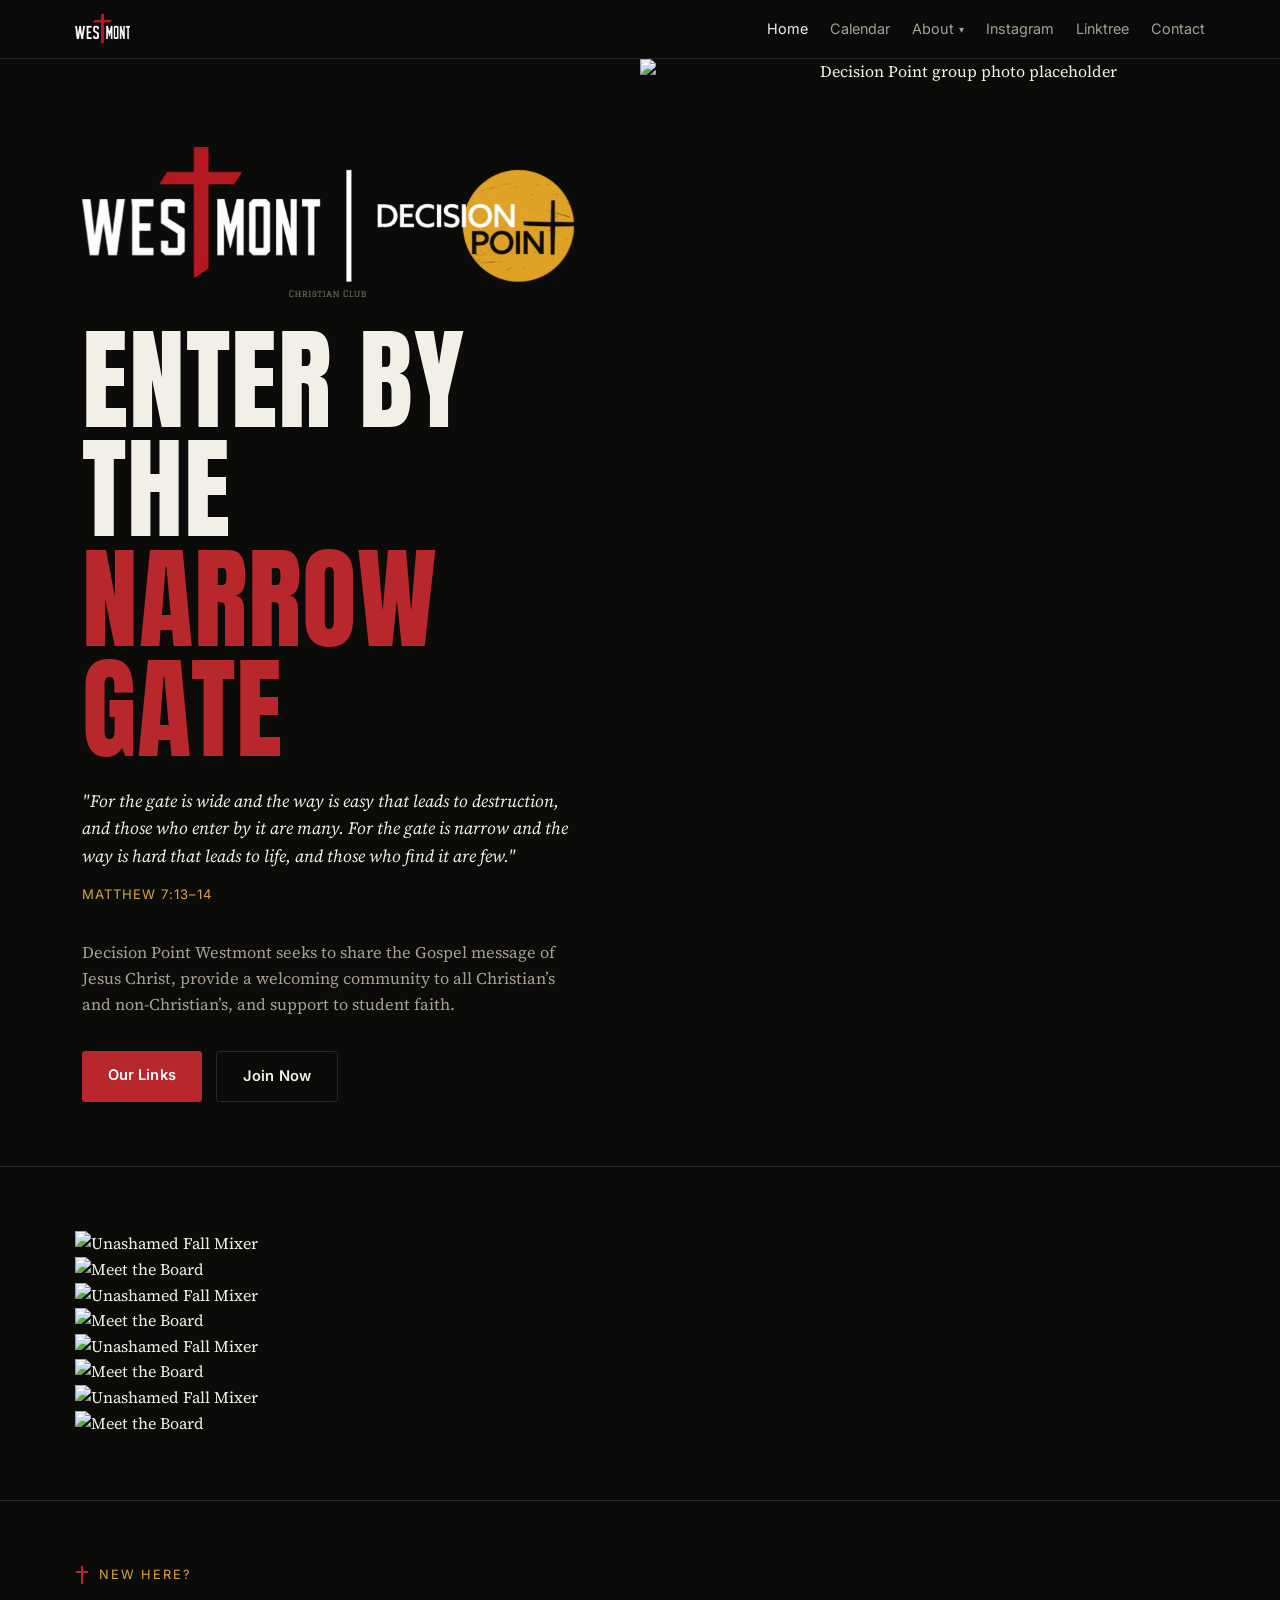
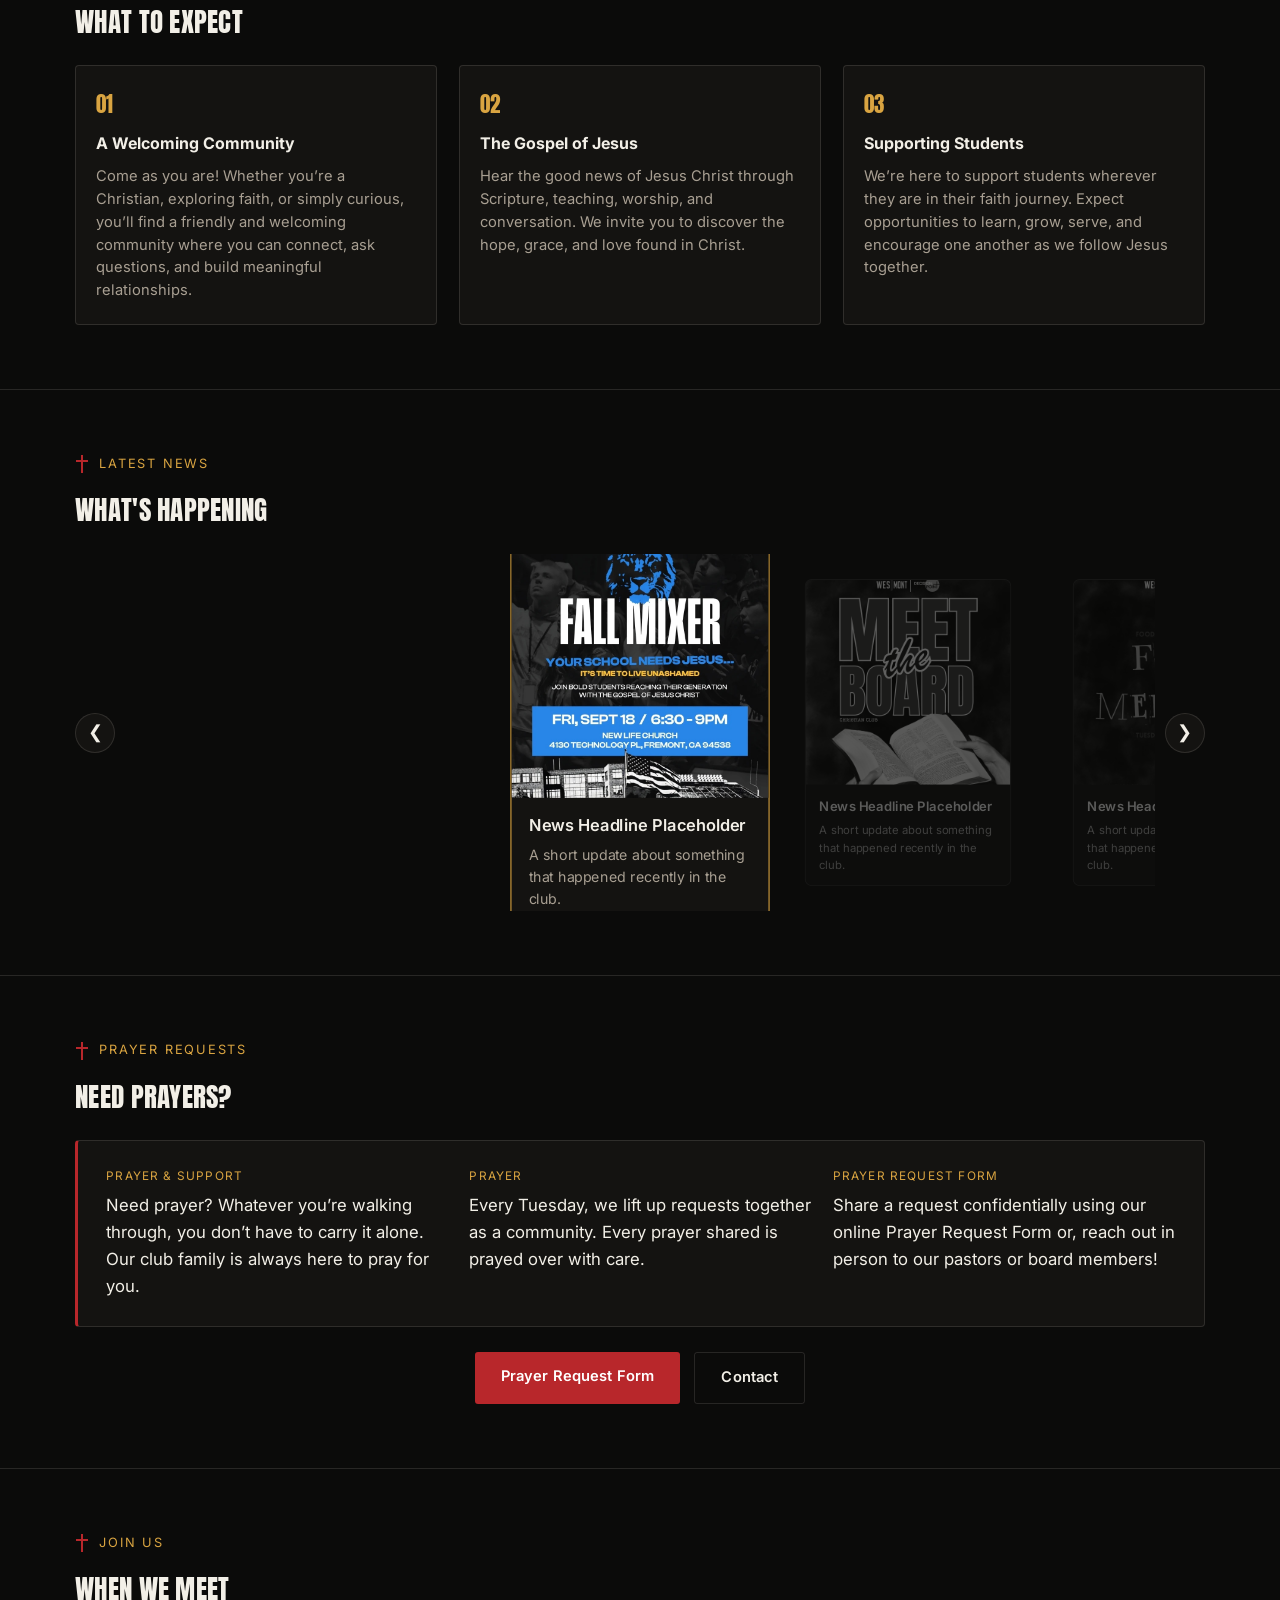
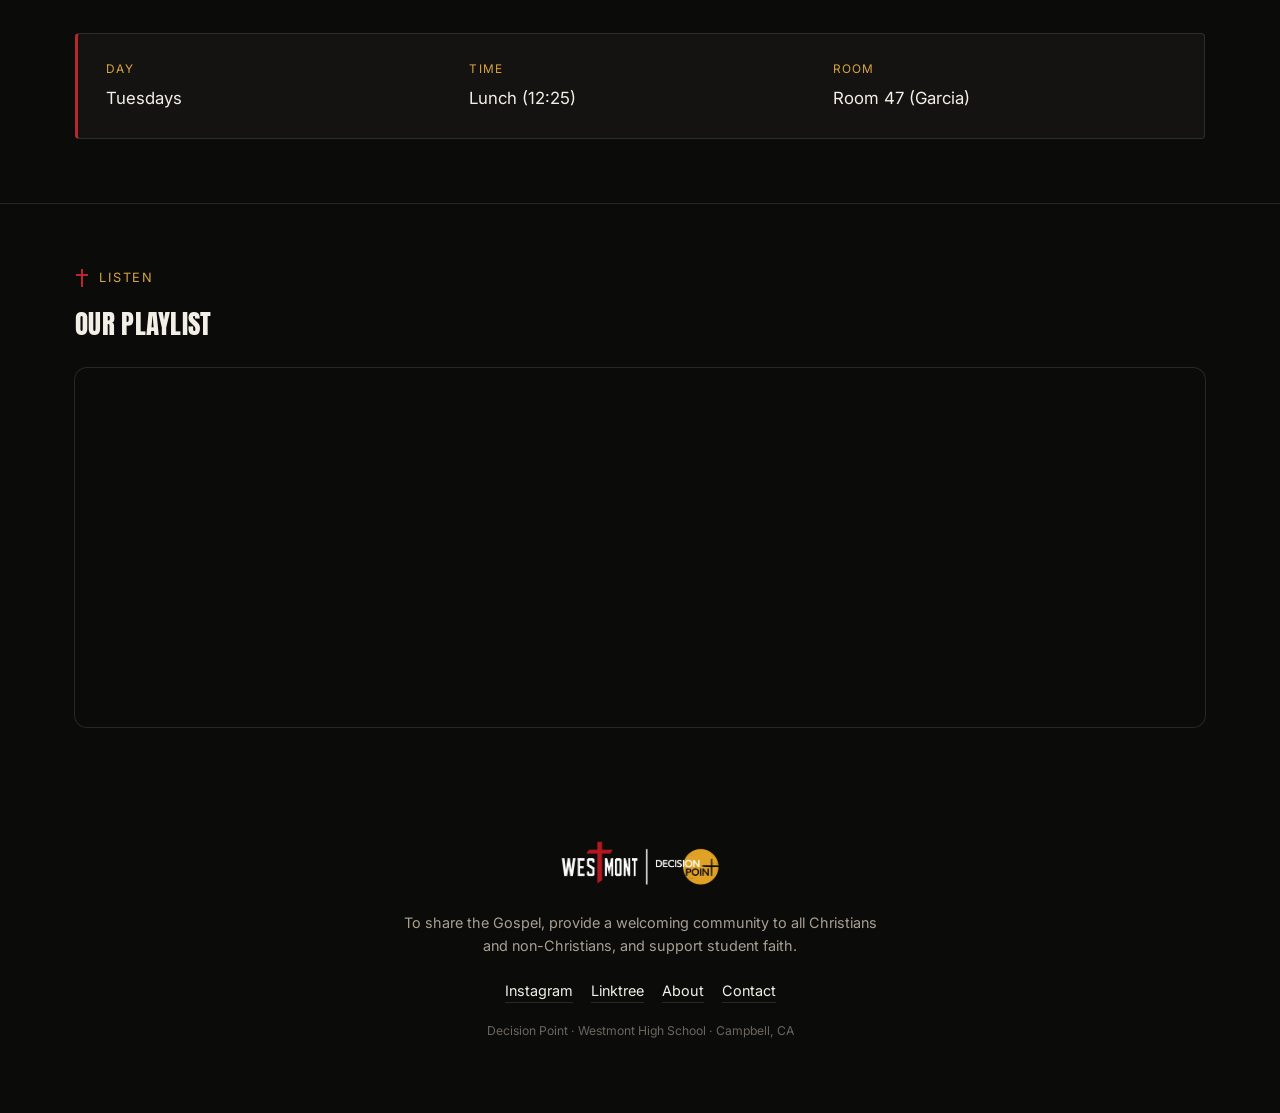
==== index.html @ 27d994b3 "Update index.html" ====
<!DOCTYPE html>
<html lang="en">
<head>
<meta charset="UTF-8">
<meta name="viewport" content="width=device-width, initial-scale=1.0">
<title>Decision Point | Westmont High School</title>
<meta name="description" content="Decision Point is Westmont High School's Christian club — sharing the Gospel and building a welcoming community for all students.">
<link rel="icon" type="image/png" sizes="48x48" href="assets/favicon-48.png">
<link rel="icon" type="image/png" sizes="192x192" href="assets/favicon-192.png">
<link rel="apple-touch-icon" href="assets/favicon-192.png">
<link rel="stylesheet" href="style.css">
</head>
<body>

<div class="scroll-progress"><div class="scroll-progress-bar" id="scrollProgressBar"></div></div>

<nav class="nav" id="siteNav">
  <div class="nav-inner">
    <a class="nav-brand" href="index.html">
      <img src="assets/logowhs.png" alt="Decision Point">
    </a>
    <button class="nav-toggle" id="navToggle" aria-label="Toggle menu" aria-expanded="false">
      <span></span><span></span><span></span>
    </button>
    <ul class="nav-links">
      <li><a href="index.html" class="active">Home</a></li>
      <li><a href="calendar.html">Calendar</a></li>
      <li class="nav-dropdown">
        <button class="nav-dropdown-btn" type="button" aria-haspopup="true" aria-expanded="false">About <span class="caret">&#9662;</span></button>
        <div class="dropdown-menu">
          <a href="board.html">Our Board</a>
          <a href="what-we-believe.html">What We Believe</a>
          <a href="verses.html">Verses</a>
        </div>
      </li>
      <li><a href="https://www.instagram.com/westmont.dp/" target="_blank" rel="noopener">Instagram</a></li>
      <li><a href="https://linktr.ee/westmontdp" target="_blank" rel="noopener">Linktree</a></li>
      <li><a href="contact.html">Contact</a></li>
    </ul>
  </div>
</nav>

<header class="hero">
  <div class="hero-grid">
    <div class="hero-content-col">
      <div class="hero-content-inner">
        <img class="logo hero-anim d1" src="assets/logocc.png" alt="Decision Point at Westmont High School">
        <h1 class="hero-anim d2">Enter by the <span class="accent">Narrow Gate</span></h1>
        <p class="verse hero-anim d3">"For the gate is wide and the way is easy that leads to destruction, and those who enter by it are many. For the gate is narrow and the way is hard that leads to life, and those who find it are few."</p>
        <p class="verse-ref hero-anim d3">Matthew 7:13&ndash;14</p>
        <p class="mission hero-anim d4">Decision Point Westmont seeks to share the Gospel message of Jesus Christ, provide a welcoming community to all Christian’s and non-Christian’s, and support to student faith. </p>
        <div class="cta-row hero-anim d5">
          <a class="btn btn-primary" href="https://linktr.ee/westmontdp" target="_blank" rel="noopener">Our Links</a>
          <a class="btn btn-ghost" href="#meet">Join Now</a>
        </div>
      </div>
    </div>
    <div class="hero-image-col hero-anim d3">
      <img src="assets/news-placeholder.png" alt="Decision Point group photo placeholder">
    </div>
  </div>
</header>

<section class="block reveal reveal-left">
  <div class="wrap">
    <div class="auto-carousel">
      <div class="auto-carousel-track">
        <div class="auto-carousel-slide"><img src="assets/hero/11.jpg" alt="Unashamed Fall Mixer"></div>
        <div class="auto-carousel-slide"><img src="assets/hero/12.jpg" alt="Meet the Board"></div>
        <div class="auto-carousel-slide"><img src="assets/hero/13.jpg" alt="Unashamed Fall Mixer"></div>
        <div class="auto-carousel-slide"><img src="assets/hero/14.jpg" alt="Meet the Board"></div>
        <div class="auto-carousel-slide"><img src="assets/hero/15.jpg" alt="Unashamed Fall Mixer"></div>
        <div class="auto-carousel-slide"><img src="assets/hero/16.jpg" alt="Meet the Board"></div>
        <div class="auto-carousel-slide"><img src="assets/hero/17.jpg" alt="Unashamed Fall Mixer"></div>
        <div class="auto-carousel-slide"><img src="assets/hero/18.jpg" alt="Meet the Board"></div>
      </div>
    </div>
  </div>
</section>

<section class="block reveal reveal-left">
  <div class="wrap">
    <div class="eyebrow"><span class="tick"></span>New here?</div>
    <h2>What to Expect</h2>
    <div class="expect-grid">
      <div class="expect-card">
        <span class="num">01</span>
        <h3>A Welcoming Community</h3>
        <p>Come as you are! Whether you’re a Christian, exploring faith, or simply curious, you’ll find a friendly and welcoming community where you can connect, ask questions, and build meaningful relationships.</p>
      </div>
      <div class="expect-card">
        <span class="num">02</span>
        <h3>The Gospel of Jesus</h3>
        <p>Hear the good news of Jesus Christ through Scripture, teaching, worship, and conversation. We invite you to discover the hope, grace, and love found in Christ.</p>
      </div>
      <div class="expect-card">
        <span class="num">03</span>
        <h3>Supporting Students</h3>
        <p>We’re here to support students wherever they are in their faith journey. Expect opportunities to learn, grow, serve, and encourage one another as we follow Jesus together.</p>
      </div>
    </div>
  </div>
</section>

<section class="block reveal reveal-right">
  <div class="wrap">
    <div class="eyebrow"><span class="tick"></span>Latest News</div>
    <h2>What's Happening</h2>
    <div class="news-carousel">
      <button class="news-btn prev" type="button" aria-label="Previous">&#10094;</button>
      <div class="news-viewport">
        <div class="news-track">
          <div class="news-card">
            <img src="assets/carousel/fallmixer.jpeg" alt="Team photo placeholder">
            <div class="news-caption">
              <h3>News Headline Placeholder</h3>
              <p>A short update about something that happened recently in the club.</p>
            </div>
          </div>
          <div class="news-card">
            <img src="assets/carousel/meetboard.png" alt="Team photo placeholder">
            <div class="news-caption">
              <h3>News Headline Placeholder</h3>
              <p>A short update about something that happened recently in the club.</p>
            </div>
          </div>
          <div class="news-card">
            <img src="assets/carousel/firstmeet.png" alt="Team photo placeholder">
            <div class="news-caption">
              <h3>News Headline Placeholder</h3>
              <p>A short update about something that happened recently in the club.</p>
            </div>
          </div>
          <div class="news-card">
            <img src="assets/carousel/meetsched.png" alt="Team photo placeholder">
            <div class="news-caption">
              <h3>News Headline Placeholder</h3>
              <p>A short update about something that happened recently in the club.</p>
            </div>
          </div>

          <div class="news-card">
            <img src="assets/carousel/a1.png" alt="Team photo placeholder">
            <div class="news-caption">
              <h3>News Headline Placeholder</h3>
              <p>A short update about something that happened recently in the club.</p>
            </div>
          </div>
          
        </div>
      </div>
      <button class="news-btn next" type="button" aria-label="Next">&#10095;</button>
    </div>
  </div>
</section>
<section class="block reveal reveal-right" id="meet">
  <div class="wrap">
    <div class="eyebrow"><span class="tick"></span>Prayer Requests</div>
    <h2>Need Prayers?</h2>
    <div class="meet-card">
      <div class="meet-item">
        <div class="label">Prayer & Support</div>
        <div class="value">Need prayer? Whatever you’re walking through, you don’t have to carry it alone. Our club family is always here to pray for you.</div>
      </div>
      <div class="meet-item">
        <div class="label">Prayer</div>
        <div class="value">Every Tuesday, we lift up requests together as a community. Every prayer shared is prayed over with care.</div>
      </div>
      <div class="meet-item">
        <div class="label">Prayer Request Form</div>
        <div class="value">Share a request confidentially using our online Prayer Request Form or, reach out in person to our pastors or board members!</div>
      </div>
    </div>
  </div>
  <div class="meet-item">‎ ‎ ‎ ‎ ‎ </div>
  <div class="cta-row hero-anim d5">
      <a class="btn btn-primary" href="https://forms.gle/YCWKFHFhFR8XsnKj8" target="_blank" rel="noopener">Prayer Request Form</a>
      <a class="btn btn-ghost" href="contact.html" target="_blank" rel="noopener">Contact</a>
  </div>
</section>
<section class="block reveal reveal-left" id="meet">
  <div class="wrap">
    <div class="eyebrow"><span class="tick"></span>Join us</div>
    <h2>When We Meet</h2>
    <div class="meet-card">
      <div class="meet-item">
        <div class="label">Day</div>
        <div class="value">Tuesdays</div>
      </div>
      <div class="meet-item">
        <div class="label">Time</div>
        <div class="value">Lunch (12:25)</div>
      </div>
      <div class="meet-item">
        <div class="label">Room</div>
        <div class="value">Room 47 (Garcia)</div>
      </div>
    </div>
  </div>
</section>

<section class="block reveal reveal-right">
  <div class="wrap">
    <div class="eyebrow"><span class="tick"></span>Listen</div>
    <h2>Our Playlist</h2>
    <div class="playlist-card">
      <iframe data-testid="embed-iframe" style="border-radius:12px" src="https://open.spotify.com/embed/playlist/2spYXL6uZfu6hyzlEkvz9s?utm_source=generator&si=3653f613d2a747d3" width="100%" height="352" frameborder="0" allowfullscreen="" allow="autoplay; clipboard-write; encrypted-media; fullscreen; picture-in-picture" loading="lazy"></iframe>
    </div>
  </div>
</section>

<footer>
  <div class="wrap">
    <img src="assets/logo-horizontal.png" alt="Decision Point" style="height:56px;margin:0 auto 20px;">
    <p class="mission">To share the Gospel, provide a welcoming community to all Christians and non-Christians, and support student faith.</p>
    <div class="social">
      <a href="https://www.instagram.com/westmont.dp/" target="_blank" rel="noopener">Instagram</a>
      <a href="https://linktr.ee/westmontdp" target="_blank" rel="noopener">Linktree</a>
      <a href="board.html">About</a>
      <a href="contact.html">Contact</a>
    </div>
    <p class="fine">Decision Point &middot; Westmont High School &middot; Campbell, CA</p>
  </div>
</footer>

<script>
(function(){
  var nav = document.getElementById('siteNav');
  var toggle = document.getElementById('navToggle');
  toggle.addEventListener('click', function(e){
    e.stopPropagation();
    var isOpen = nav.classList.toggle('open');
    toggle.setAttribute('aria-expanded', String(isOpen));
  });
  // close mobile menu after tapping a normal link (not the About dropdown button)
  nav.querySelectorAll('.nav-links > li > a').forEach(function(link){
    link.addEventListener('click', function(){
      nav.classList.remove('open');
      toggle.setAttribute('aria-expanded', 'false');
    });
  });
  nav.querySelectorAll('.dropdown-menu a').forEach(function(link){
    link.addEventListener('click', function(){
      nav.classList.remove('open');
      toggle.setAttribute('aria-expanded', 'false');
    });
  });
})();
</script>
<script>
(function(){
  var bar = document.getElementById('scrollProgressBar');
  function update(){
    var doc = document.documentElement;
    var scrollTop = doc.scrollTop || document.body.scrollTop;
    var scrollHeight = (doc.scrollHeight || document.body.scrollHeight) - doc.clientHeight;
    var pct = scrollHeight > 0 ? (scrollTop / scrollHeight) * 100 : 0;
    bar.style.width = pct + '%';
  }
  window.addEventListener('scroll', update, { passive: true });
  window.addEventListener('resize', update);
  update();
})();
</script>
<script>
(function(){
  var els = document.querySelectorAll('.reveal');
  if(!('IntersectionObserver' in window)){
    els.forEach(function(el){ el.classList.add('visible'); });
    return;
  }
  var io = new IntersectionObserver(function(entries){
    entries.forEach(function(entry){
      if(entry.isIntersecting){
        entry.target.classList.add('visible');
        io.unobserve(entry.target);
      }
    });
  }, { threshold: 0.15, rootMargin: '0px 0px -60px 0px' });
  els.forEach(function(el){ io.observe(el); });
})();
</script>
<script>
(function(){
  var carousel = document.querySelector('.carousel');
  if(!carousel) return;
  var track = carousel.querySelector('.carousel-track');
  var slides = carousel.querySelectorAll('.carousel-slide');
  var dotsWrap = carousel.parentElement.querySelector('.carousel-dots');
  var prevBtn = carousel.querySelector('.carousel-btn.prev');
  var nextBtn = carousel.querySelector('.carousel-btn.next');
  var index = 0;
  var timer;

  if(slides.length <= 1){
    if(prevBtn) prevBtn.style.display = 'none';
    if(nextBtn) nextBtn.style.display = 'none';
    return;
  }

  slides.forEach(function(_, i){
    var dot = document.createElement('button');
    dot.className = 'carousel-dot' + (i === 0 ? ' active' : '');
    dot.setAttribute('aria-label', 'Go to slide ' + (i + 1));
    dot.addEventListener('click', function(){ goTo(i); });
    dotsWrap.appendChild(dot);
  });

  function update(){
    var offset = index * carousel.clientWidth;
    track.style.transform = 'translateX(-' + offset + 'px)';
    dotsWrap.querySelectorAll('.carousel-dot').forEach(function(dot, i){
      dot.classList.toggle('active', i === index);
    });
  }
  window.addEventListener('resize', update);
  function goTo(i){
    index = (i + slides.length) % slides.length;
    update();
    resetTimer();
  }
  function next(){ goTo(index + 1); }
  function prev(){ goTo(index - 1); }
  function resetTimer(){
    clearInterval(timer);
    timer = setInterval(next, 6000);
  }

  prevBtn.addEventListener('click', prev);
  nextBtn.addEventListener('click', next);
  resetTimer();
})();
</script>
<script>
(function(){
  var carousel = document.querySelector('.auto-carousel');
  var track = document.querySelector('.auto-carousel-track');
  if(!carousel || !track) return;
  var slides = track.querySelectorAll('.auto-carousel-slide');
  if(slides.length <= 1) return;
  var index = 0;
  setInterval(function(){
    index = (index + 1) % slides.length;
    track.style.transform = 'translateX(-' + (index * carousel.clientWidth) + 'px)';
  }, 5000);
})();
</script>
<script>
(function(){
  var carousel = document.querySelector('.news-carousel');
  if(!carousel) return;
  var viewport = carousel.querySelector('.news-viewport');
  var track = carousel.querySelector('.news-track');
  var cards = carousel.querySelectorAll('.news-card');
  var prevBtn = carousel.querySelector('.news-btn.prev');
  var nextBtn = carousel.querySelector('.news-btn.next');
  var index = 0;

  function update(){
    var active = cards[index];
    var cardWidth = active.offsetWidth + (14 * 2); // width + left/right margins
    var offset = (viewport.clientWidth / 2) - (index * cardWidth) - (cardWidth / 2);
    track.style.transform = 'translateX(' + offset + 'px)';
    cards.forEach(function(card, i){
      card.classList.toggle('active', i === index);
    });
  }
  function goTo(i){
    index = (i + cards.length) % cards.length;
    update();
  }
  prevBtn.addEventListener('click', function(){ goTo(index - 1); });
  nextBtn.addEventListener('click', function(){ goTo(index + 1); });
  window.addEventListener('resize', update);
  update();
})();
</script>
<script>
document.querySelectorAll('.nav-dropdown-btn').forEach(function(btn){
  var item = btn.closest('.nav-dropdown');
  btn.addEventListener('click', function(e){
    e.stopPropagation();
    var isOpen = item.classList.contains('open');
    document.querySelectorAll('.nav-dropdown.open').forEach(function(d){ d.classList.remove('open'); });
    if(!isOpen){ item.classList.add('open'); btn.setAttribute('aria-expanded','true'); }
    else{ btn.setAttribute('aria-expanded','false'); }
  });
});
document.addEventListener('click', function(){
  document.querySelectorAll('.nav-dropdown.open').forEach(function(d){
    d.classList.remove('open');
    d.querySelector('.nav-dropdown-btn').setAttribute('aria-expanded','false');
  });
});
</script>
</body>
</html>
---- style.css ----
@import url('https://fonts.googleapis.com/css2?family=Anton&family=Source+Serif+4:ital,wght@0,400;0,600;1,400&family=Inter:wght@400;500;600&display=swap');

:root{
  --bg: #0b0b0a;
  --bg-panel: #141311;
  --bg-panel-2: #1a1815;
  --fg: #f2efe7;
  --muted: #a89f92;
  --red: #b8272b;
  --red-dark: #7a1a1d;
  --gold: #d9a441;
  --line: rgba(242,239,231,0.12);
  --serif: 'Source Serif 4', Georgia, serif;
  --display: 'Anton', 'Inter', sans-serif;
  --ui: 'Inter', sans-serif;
}

*{ box-sizing: border-box; }
html{ scroll-behavior: smooth; }
body{
  margin:0;
  background: var(--bg);
  color: var(--fg);
  font-family: var(--serif);
  line-height: 1.6;
  -webkit-font-smoothing: antialiased;
}

a{ color: inherit; }

img{ max-width:100%; display:block; }

.wrap{
  width: 92%;
  max-width: 1600px;
  margin: 0 auto;
  padding: 0 24px;
}

/* --- Nav --- */
.nav{
  position: sticky;
  top:0;
  z-index: 50;
  background: rgba(11,11,10,0.9);
  backdrop-filter: blur(6px);
  border-bottom: 1px solid var(--line);
}
.nav-inner{
  width: 92%;
  max-width: 1600px;
  margin: 0 auto;
  padding: 14px 24px;
  display:flex;
  align-items:center;
  justify-content: space-between;
}
.nav-brand{
  display:flex;
  align-items:center;
  gap:10px;
  text-decoration:none;
  font-family: var(--ui);
  font-weight:600;
  letter-spacing: 0.02em;
  color: var(--fg);
}
.nav-brand img{ height: 30px; width:auto; }
.nav-links{
  display:flex;
  align-items: center;
  gap: 22px;
  list-style:none;
  margin:0; padding:0;
  font-family: var(--ui);
  font-size: 0.9rem;
}
.nav-links a{
  text-decoration:none;
  color: var(--muted);
  transition: color 0.15s ease;
}
.nav-links a:hover, .nav-links a.active{ color: var(--fg); }

/* --- Mobile nav toggle --- */
.nav-toggle{
  display:none;
  flex-direction:column;
  justify-content:center;
  gap: 5px;
  width: 32px;
  height: 32px;
  background:none;
  border:none;
  appearance:none;
  -webkit-appearance:none;
  cursor:pointer;
  padding:0;
}
.nav-toggle span{
  display:block;
  height: 2px;
  width: 100%;
  background: var(--fg);
  border-radius: 2px;
  transition: transform 0.25s ease, opacity 0.25s ease;
}
.nav.open .nav-toggle span:nth-child(1){ transform: translateY(7px) rotate(45deg); }
.nav.open .nav-toggle span:nth-child(2){ opacity: 0; }
.nav.open .nav-toggle span:nth-child(3){ transform: translateY(-7px) rotate(-45deg); }

@media (max-width: 768px){
  .nav-toggle{ display:flex; }
  .nav-links{
    position: fixed;
    top: 61px;
    left:0;
    right:0;
    flex-direction: column;
    align-items: flex-start;
    gap: 0;
    background: var(--bg-panel);
    border-bottom: 1px solid var(--line);
    max-height: 0;
    overflow: hidden;
    transition: max-height 0.3s ease;
  }
  .nav.open .nav-links{ max-height: 400px; }
  .nav-links li{ width: 100%; }
  .nav-links > li > a, .nav-dropdown-btn{
    display:block;
    width: 100%;
    padding: 14px 24px;
    font-size: 0.95rem;
  }
  .nav-dropdown{ width: 100%; flex-direction: column; align-items: stretch; }
  .dropdown-menu{
    position: static;
    transform: none;
    display: none;
    min-width: auto;
    width: 100%;
    background: var(--bg-panel-2);
    border: none;
    border-radius: 0;
    padding: 0;
  }
  .nav-dropdown.open .dropdown-menu{ display:flex; }
  .dropdown-menu a{
    padding: 12px 24px 12px 40px;
    border-radius: 0;
  }
}

/* --- Nav dropdown --- */
.nav-dropdown{
  position: relative;
  display:flex;
  align-items:center;
}
.nav-dropdown-btn{
  appearance: none;
  -webkit-appearance: none;
  background:none;
  border:none;
  outline:none;
  font-family: var(--ui);
  font-size: 0.9rem;
  font-weight: 400;
  line-height: normal;
  color: var(--muted);
  cursor:pointer;
  padding:0;
  margin:0;
  display:flex;
  align-items:center;
  gap:5px;
  transition: color 0.15s ease;
}
.nav-dropdown-btn:hover, .nav-dropdown.open .nav-dropdown-btn{ color: var(--fg); }
.nav-dropdown-btn .caret{
  font-size: 0.7em;
  transition: transform 0.15s ease;
}
.nav-dropdown.open .nav-dropdown-btn .caret{ transform: rotate(180deg); }
.dropdown-menu{
  position:absolute;
  top: calc(100% + 14px);
  left: 50%;
  transform: translateX(-50%);
  background: var(--bg-panel);
  border: 1px solid var(--line);
  border-radius: 4px;
  min-width: 190px;
  padding: 6px;
  display:none;
  flex-direction:column;
  z-index: 60;
}
.nav-dropdown.open .dropdown-menu{ display:flex; }
.dropdown-menu a{
  padding: 10px 12px;
  border-radius: 3px;
  font-size: 0.88rem;
  color: var(--fg) !important;
  white-space: nowrap;
}
.dropdown-menu a:hover{ background: var(--bg-panel-2); color: var(--gold) !important; }

/* --- Cross tick: signature element, echoes the crossbar in the logo --- */
.tick{
  display:inline-block;
  position:relative;
  width: 14px; height: 18px;
  margin-right: 10px;
  vertical-align: middle;
}
.tick::before, .tick::after{
  content:"";
  position:absolute;
  background: var(--red);
}
.tick::before{ /* stem */
  left: 6px; top:0;
  width:2px; height:18px;
}
.tick::after{ /* bar */
  left:1px; top:5px;
  width:12px; height:2px;
}

.eyebrow{
  display:flex;
  align-items:center;
  font-family: var(--ui);
  font-size: 0.8rem;
  letter-spacing: 0.14em;
  text-transform: uppercase;
  color: var(--gold);
  margin-bottom: 14px;
}

/* --- Hero --- */
.hero{
  padding: 88px 0 64px;
  text-align:center;
  border-bottom: 1px solid var(--line);
}
.hero-grid{
  display:grid;
  grid-template-areas: "content" "image";
  gap: 44px;
  align-items:center;
}
.hero-content-col{ grid-area: content; }
.hero-image-col{ grid-area: image; }
.hero-content-inner{
  width: 92%;
  max-width: 1600px;
  margin: 0 auto;
  padding: 0 24px;
}
.hero-image-col img{
  width: 100%;
  aspect-ratio: 4 / 3;
  object-fit: cover;
  display:block;
}
@media (min-width: 900px){
  .hero{ padding: 0; }
  .hero-grid{
    grid-template-columns: 1fr 1fr;
    grid-template-areas: "content image";
    gap: 0;
    align-items: stretch;
  }
  .hero-content-inner{ padding: 88px 40px 64px 56px; text-align:left; max-width: 640px; }
  .hero-content-col{ display:flex; align-items:center; justify-content:flex-start; }
  .hero-content-inner img.logo{ margin: 0 0 28px; }
  .hero-content-inner h1{ font-size: clamp(2.2rem, 4.2vw, 3.6rem); }
  .hero-content-inner .verse{ font-size: 1rem; max-width:none; margin-left:0; margin-right:0; }
  .hero-content-inner .mission{ font-size: 0.98rem; max-width:none; margin-left:0; margin-right:0; }
  .hero-content-inner .cta-row{ justify-content: flex-start; }
  .hero-image-col img{ height: 100%; aspect-ratio: auto; }
}
.hero img.logo{
  height: auto;
  max-height: 150px;
  width: auto;
  max-width: 100%;
  margin: 0 auto 28px;
}
.hero h1{
  font-family: var(--display);
  font-weight: 400;
  font-size: clamp(3.2rem, 10vw, 7rem);
  letter-spacing: 0.01em;
  line-height: 0.98;
  margin: 0 0 24px;
  text-transform: uppercase;
}
.hero h1 .accent{ color: var(--red); }
.hero .verse{
  max-width: 760px;
  margin: 0 auto 8px;
  font-style: italic;
  color: var(--fg);
  font-size: 1.08rem;
}
.hero .verse-ref{
  font-family: var(--ui);
  font-size: 0.82rem;
  letter-spacing: 0.08em;
  text-transform: uppercase;
  color: var(--gold);
  margin-bottom: 34px;
}
.hero .mission{
  max-width: 760px;
  margin: 0 auto 34px;
  color: var(--muted);
  font-size: 1.02rem;
}
.cta-row{
  display:flex;
  gap: 14px;
  justify-content:center;
  flex-wrap: wrap;
}
.btn{
  display:inline-block;
  font-family: var(--ui);
  font-weight:600;
  font-size: 0.92rem;
  padding: 13px 26px;
  border-radius: 3px;
  text-decoration:none;
  letter-spacing: 0.01em;
  transition: transform 0.12s ease, background 0.15s ease;
}
.btn:hover{ transform: translateY(-1px); }
.btn-primary{
  background: var(--red);
  color: #fff;
}
.btn-primary:hover{ background: #cf2f34; }
.btn-ghost{
  background: transparent;
  color: var(--fg);
  border: 1px solid var(--line);
}
.btn-ghost:hover{ border-color: var(--gold); color: var(--gold); }

/* --- Sections --- */
section.block{
  padding: 64px 0;
  border-bottom: 1px solid var(--line);
}
section.block:last-of-type{ border-bottom:none; }
.block h2{
  font-family: var(--display);
  font-weight:400;
  text-transform: uppercase;
  font-size: 1.7rem;
  letter-spacing: 0.01em;
  margin: 0 0 22px;
}

.expect-grid{
  display:grid;
  grid-template-columns: repeat(3, 1fr);
  gap: 22px;
  margin-top: 8px;
}
.expect-card{
  background: var(--bg-panel);
  border: 1px solid var(--line);
  border-radius: 4px;
  padding: 22px 20px;
}
.expect-card .num{
  font-family: var(--display);
  color: var(--gold);
  font-size: 1.3rem;
  margin-bottom: 10px;
  display:block;
}
.expect-card h3{
  font-family: var(--ui);
  font-size: 1rem;
  margin: 0 0 8px;
  color: var(--fg);
}
.expect-card p{
  font-family: var(--ui);
  font-size: 0.92rem;
  color: var(--muted);
  margin:0;
  line-height:1.55;
}

.meet-card{
  background: var(--bg-panel);
  border: 1px solid var(--line);
  border-left: 3px solid var(--red);
  border-radius: 4px;
  padding: 26px 28px;
  display:grid;
  grid-template-columns: repeat(3, 1fr);
  gap: 20px;
}
.meet-item .label{
  font-family: var(--ui);
  font-size: 0.74rem;
  text-transform: uppercase;
  letter-spacing: 0.1em;
  color: var(--gold);
  margin-bottom: 6px;
}
.meet-item .value{
  font-family: var(--ui);
  font-size: 1.05rem;
  color: var(--fg);
}
.meet-note{
  margin-top: 16px;
  font-family: var(--ui);
  font-size: 0.86rem;
  color: var(--muted);
}

.playlist-card{
  width: 100%;
  border-radius: 12px;
  overflow: hidden;
  box-shadow: 0 0 0 1px var(--line);
}

/* --- About section --- */
.subnav{
  margin-bottom: 36px;
}

.about-grid{
  display:grid;
  grid-template-columns: repeat(3, 1fr);
  gap: 22px;
  margin-top: 8px;
}
.about-card{
  display:block;
  background: var(--bg-panel);
  border: 1px solid var(--line);
  border-radius: 4px;
  padding: 26px 22px;
  text-decoration:none;
  transition: border-color 0.15s ease, transform 0.15s ease;
}
.about-card:hover{ border-color: var(--gold); transform: translateY(-2px); }
.about-card h3{
  font-family: var(--display);
  text-transform: uppercase;
  font-weight:400;
  font-size: 1.2rem;
  color: var(--fg);
  margin: 0 0 10px;
}
.about-card p{
  font-family: var(--ui);
  font-size: 0.92rem;
  color: var(--muted);
  margin: 0 0 14px;
  line-height: 1.55;
}
.about-card .go{
  font-family: var(--ui);
  font-size: 0.82rem;
  color: var(--gold);
  font-weight:600;
}

.board-grid{
  display:grid;
  grid-template-columns: repeat(3, 1fr);
  gap: 24px;
  margin-top: 8px;
}
.board-card{
  background: var(--bg-panel);
  border: 1px solid var(--line);
  border-radius: 4px;
  padding: 24px 20px;
  text-align:center;
  opacity: 0;
  transform: translateY(24px);
  transition: opacity 0.55s cubic-bezier(0.16,0.84,0.44,1), transform 0.55s cubic-bezier(0.16,0.84,0.44,1);
}
.board-card.show{
  opacity: 1;
  transform: none;
}
.board-grid .board-card:nth-child(1){ transition-delay: 0s; }
.board-grid .board-card:nth-child(2){ transition-delay: 0.08s; }
.board-grid .board-card:nth-child(3){ transition-delay: 0.16s; }
.board-grid .board-card:nth-child(4){ transition-delay: 0.24s; }
.board-grid .board-card:nth-child(5){ transition-delay: 0.32s; }
.board-grid .board-card:nth-child(6){ transition-delay: 0.4s; }
@media (prefers-reduced-motion: reduce){
  .board-card{ opacity:1; transform:none; transition:none; }
}
.board-avatar{
  width: 84px;
  height: 84px;
  border-radius: 50%;
  background: var(--bg-panel-2);
  border: 2px solid var(--red);
  margin: 0 auto 16px;
  display:flex;
  align-items:center;
  justify-content:center;
  font-family: var(--display);
  font-size: 1.6rem;
  color: var(--gold);
  overflow: hidden;
}
.board-avatar img{
  width: 100%;
  height: 100%;
  object-fit: cover;
}
.board-card h3{
  font-family: var(--ui);
  font-weight:600;
  font-size: 1.02rem;
  margin: 0 0 4px;
  color: var(--fg);
}
.board-card .role{
  font-family: var(--ui);
  font-size: 0.82rem;
  text-transform: uppercase;
  letter-spacing: 0.06em;
  color: var(--gold);
  margin-bottom: 10px;
}
.board-card p{
  font-family: var(--ui);
  font-size: 0.88rem;
  color: var(--muted);
  margin:0;
  line-height:1.5;
}

@media (max-width: 640px){
  .about-grid{ grid-template-columns: 1fr; }
  .board-grid{ grid-template-columns: 1fr; }
  section.block{ padding: 44px 0; }
  .block h2{ font-size: 1.4rem; }
  .expect-card, .board-card, .about-card{ padding: 20px 18px; }
  .meet-card{ padding: 20px 22px; }
  .faith-summary{ padding: 14px 18px; font-size: 0.95rem; }
  .faith-panel .body{ padding: 0 18px 16px; font-size: 0.92rem; }
  .verse-item p{ font-size: 0.92rem; }
  .topic-nav a{ font-size: 0.78rem; padding: 6px 11px; }
}

/* --- Footer --- */
footer{
  padding: 44px 0 60px;
  text-align:center;
}
footer .mission{
  max-width: 480px;
  margin: 0 auto 22px;
  font-family: var(--ui);
  font-size: 0.9rem;
  color: var(--muted);
}
footer .social{
  display:flex;
  gap: 18px;
  justify-content:center;
  margin-bottom: 18px;
  font-family: var(--ui);
  font-size: 0.9rem;
}
footer .social a{ text-decoration:none; color: var(--fg); border-bottom: 1px solid var(--line); }
footer .social a:hover{ color: var(--gold); border-color: var(--gold); }
footer .fine{
  font-family: var(--ui);
  font-size: 0.76rem;
  color: #6b665e;
}

/* --- Beliefs page specifics --- */
.topic-nav{
  display:flex;
  flex-wrap:wrap;
  gap: 8px;
  margin-bottom: 8px;
}
.topic-nav a{
  font-family: var(--ui);
  font-size: 0.82rem;
  padding: 7px 13px;
  border: 1px solid var(--line);
  border-radius: 999px;
  text-decoration:none;
  color: var(--muted);
}
.topic-nav a:hover{ color: var(--fg); border-color: var(--gold); }

details.faith{
  background: var(--bg-panel);
  border: 1px solid var(--line);
  border-radius: 4px;
  margin-bottom: 12px;
  padding: 4px 22px;
}
details.faith summary{
  cursor:pointer;
  font-family: var(--ui);
  font-weight:600;
  font-size: 1rem;
  padding: 16px 0;
  list-style: none;
  display:flex;
  align-items:center;
  justify-content: space-between;
}
details.faith summary::-webkit-details-marker{ display:none; }
details.faith summary::after{
  content: "+";
  color: var(--gold);
  font-family: var(--display);
  font-size: 1.2rem;
}
details.faith[open] summary::after{ content: "–"; }
details.faith .body{
  padding: 0 0 18px;
  color: var(--muted);
  font-size: 0.98rem;
}
details.faith .refs{
  margin-top: 10px;
  font-family: var(--ui);
  font-size: 0.78rem;
  color: var(--gold);
  opacity: 0.85;
}

.topic-group{
  margin-bottom: 40px;
  scroll-margin-top: 90px;
}
.topic-group h3{
  font-family: var(--display);
  text-transform: uppercase;
  font-weight:400;
  font-size: 1.15rem;
  color: var(--gold);
  margin: 0 0 16px;
  display:flex;
  align-items:center;
}
.verse-item{
  border-left: 2px solid var(--line);
  padding: 4px 0 4px 18px;
  margin-bottom: 18px;
}
.verse-item .ref{
  font-family: var(--ui);
  font-weight:600;
  font-size: 0.86rem;
  color: var(--fg);
  margin-bottom: 4px;
}
.verse-item p{
  margin:0;
  font-style: italic;
  color: var(--muted);
  font-size: 0.98rem;
}

@media (max-width: 640px){
  .expect-grid{ grid-template-columns: 1fr; }
  .meet-card{ grid-template-columns: 1fr; }
  .nav-links{ gap: 14px; font-size: 0.82rem; }
  .hero{ padding: 64px 0 48px; }
}

/* --- Latest News coverflow carousel --- */
.news-carousel{
  position: relative;
  display:flex;
  align-items:center;
  gap: 10px;
}
.news-viewport{
  overflow: hidden;
  flex: 1;
}
.news-track{
  display:flex;
  align-items:center;
  transition: transform 0.5s cubic-bezier(0.16,0.84,0.44,1);
}
.news-card{
  flex: none;
  width: 240px;
  margin: 0 14px;
  border-radius: 8px;
  overflow: hidden;
  background: var(--bg-panel);
  border: 1px solid var(--line);
  opacity: 0.35;
  filter: grayscale(100%);
  transform: scale(0.86);
  transition: opacity 0.4s ease, filter 0.4s ease, transform 0.4s ease;
}
.news-card.active{
  opacity: 1;
  filter: grayscale(0%);
  transform: scale(1.08);
  border-color: var(--gold);
  z-index: 2;
}
.news-card img{
  width: 100%;
  aspect-ratio: 1 / 1;
  object-fit: cover;
  display:block;
}
.news-caption{
  padding: 14px 16px;
}
.news-caption h3{
  font-family: var(--ui);
  font-weight:600;
  font-size: 0.95rem;
  color: var(--fg);
  margin: 0 0 6px;
}
.news-caption p{
  font-family: var(--ui);
  font-size: 0.82rem;
  color: var(--muted);
  margin:0;
  line-height:1.5;
}
.news-btn{
  flex-shrink:0;
  background: var(--bg-panel);
  border: 1px solid var(--line);
  color: var(--fg);
  width: 40px;
  height: 40px;
  border-radius: 50%;
  cursor:pointer;
  font-size: 1.1rem;
  display:flex;
  align-items:center;
  justify-content:center;
  transition: border-color 0.15s ease, color 0.15s ease;
}
.news-btn:hover{ border-color: var(--gold); color: var(--gold); }
@media (max-width: 640px){
  .news-card{ width: 180px; margin: 0 8px; }
  .news-btn{ width: 34px; height: 34px; }
}

/* --- Event list (Calendar page) --- */
.event-list{
  display:flex;
  flex-direction:column;
  gap: 18px;
}
.event-card{
  display:flex;
  gap: 22px;
  background: var(--bg-panel);
  border: 1px solid var(--line);
  border-left: 3px solid var(--red);
  border-radius: 4px;
  padding: 22px;
}
.event-date-box{
  flex-shrink:0;
  width: 76px;
  text-align:center;
}
.event-date{
  font-family: var(--display);
  font-size: 1.3rem;
  color: var(--gold);
  line-height: 1.1;
}
.event-day{
  font-family: var(--ui);
  font-size: 0.7rem;
  letter-spacing: 0.08em;
  color: var(--muted);
  text-transform: uppercase;
  margin-top: 2px;
}
.event-info h3{
  font-family: var(--ui);
  font-weight:600;
  font-size: 1.08rem;
  color: var(--fg);
  margin: 0 0 8px;
}
.event-info p{
  font-family: var(--ui);
  font-size: 0.92rem;
  color: var(--muted);
  margin: 0 0 10px;
  line-height: 1.55;
}
.event-meta{
  font-family: var(--ui);
  font-size: 0.8rem;
  color: var(--gold);
}
@media (max-width: 560px){
  .event-card{ flex-direction:column; gap: 10px; }
  .event-date-box{ width:auto; text-align:left; display:flex; align-items:baseline; gap:8px; }
}

/* --- Scroll reveal --- */
.reveal{
  opacity: 0;
  transition: opacity 0.7s cubic-bezier(0.16,0.84,0.44,1), transform 0.7s cubic-bezier(0.16,0.84,0.44,1);
}
.reveal-left{ transform: translateX(-60px); }
.reveal-right{ transform: translateX(60px); }
.reveal.visible{
  opacity: 1;
  transform: none;
}
@media (max-width: 640px){
  .reveal-left{ transform: translateX(-28px); }
  .reveal-right{ transform: translateX(28px); }
}
@media (prefers-reduced-motion: reduce){
  .reveal{ opacity:1; transform:none; transition:none; }
}

/* --- Hero entrance animation --- */
@keyframes heroIn{
  from{ opacity:0; transform: translateY(18px); }
  to{ opacity:1; transform:none; }
}
.hero-anim{
  opacity:0;
  animation: heroIn 0.7s cubic-bezier(0.16,0.84,0.44,1) forwards;
}
.hero-anim.d1{ animation-delay: 0.05s; }
.hero-anim.d2{ animation-delay: 0.15s; }
.hero-anim.d3{ animation-delay: 0.25s; }
.hero-anim.d4{ animation-delay: 0.35s; }
.hero-anim.d5{ animation-delay: 0.45s; }
@media (prefers-reduced-motion: reduce){
  .hero-anim{ opacity:1; animation:none; }
}

/* --- Hover micro-interactions --- */
.btn-primary:hover{
  background: #cf2f34;
  box-shadow: 0 4px 18px rgba(184,39,43,0.4);
}
.btn-ghost:hover{
  border-color: var(--gold);
  color: var(--gold);
  box-shadow: 0 4px 18px rgba(217,164,65,0.18);
}
.expect-card{ transition: border-color 0.2s ease, transform 0.2s ease, box-shadow 0.2s ease; }
.expect-card:hover{
  border-color: var(--gold);
  transform: translateY(-4px);
  box-shadow: 0 10px 24px rgba(0,0,0,0.35);
}
.board-card{ transition: opacity 0.55s cubic-bezier(0.16,0.84,0.44,1), transform 0.55s cubic-bezier(0.16,0.84,0.44,1), border-color 0.2s ease, box-shadow 0.2s ease; }
.board-card:hover{
  border-color: var(--red);
  box-shadow: 0 10px 24px rgba(0,0,0,0.35);
}
.board-avatar{ transition: transform 0.25s ease; }
.board-card:hover .board-avatar{ transform: scale(1.06); }

/* --- Accordion (What We Believe) --- */
.faith{
  background: var(--bg-panel);
  border: 1px solid var(--line);
  border-radius: 4px;
  margin-bottom: 12px;
  overflow: hidden;
}
.faith-summary{
  width: 100%;
  background:none;
  border:none;
  appearance:none;
  -webkit-appearance:none;
  outline:none;
  cursor:pointer;
  text-align:left;
  font-family: var(--ui);
  font-weight:600;
  font-size: 1rem;
  color: var(--fg);
  padding: 16px 22px;
  display:flex;
  align-items:center;
  justify-content: space-between;
}
.faith-summary .plus{
  color: var(--gold);
  font-family: var(--display);
  font-size: 1.2rem;
  transition: transform 0.3s ease;
  flex-shrink:0;
  margin-left: 12px;
}
.faith.open .faith-summary .plus{ transform: rotate(45deg); }
.faith-panel{
  display:grid;
  grid-template-rows: 0fr;
  transition: grid-template-rows 0.35s cubic-bezier(0.16,0.84,0.44,1);
}
.faith.open .faith-panel{ grid-template-rows: 1fr; }
.faith-panel-inner{
  overflow:hidden;
  min-height:0;
}
.faith-panel .body{
  padding: 0 22px 18px;
  color: var(--muted);
  font-size: 0.98rem;
}
.faith-panel .refs{
  margin-top: 10px;
  font-family: var(--ui);
  font-size: 0.78rem;
  color: var(--gold);
  opacity: 0.85;
}

/* --- Scroll progress bar --- */
.scroll-progress{
  position: fixed;
  top:0; left:0;
  width: 100%;
  height: 3px;
  z-index: 100;
  background: transparent;
}
.scroll-progress-bar{
  height: 100%;
  width: 0%;
  background: linear-gradient(90deg, var(--red), var(--gold));
  transition: width 0.1s linear;
}

/* --- Event carousel --- */
.carousel{
  position: relative;
  width: 100%;
  margin: 0 auto;
  border-radius: 8px;
  overflow: hidden;
  box-shadow: 0 0 0 1px var(--line);
  background: var(--bg-panel);
}
.carousel-track{
  display:flex;
  transition: transform 0.45s cubic-bezier(0.16,0.84,0.44,1);
}
.carousel-slide{
  width: 100%;
  flex: none;
}
.carousel-slide img{
  width: 100%;
  aspect-ratio: 4 / 5;
  object-fit: cover;
  object-position: top;
  display:block;
}
.carousel-btn{
  position:absolute;
  top:50%;
  transform: translateY(-50%);
  background: rgba(0,0,0,0.55);
  color:#fff;
  border:none;
  width: 36px;
  height: 36px;
  border-radius: 50%;
  cursor:pointer;
  font-size: 1.1rem;
  font-family: var(--ui);
  display:flex;
  align-items:center;
  justify-content:center;
  transition: background 0.15s ease;
  z-index: 5;
}
.carousel-btn:hover{ background: rgba(0,0,0,0.8); }
.carousel-btn.prev{ left: 10px; }
.carousel-btn.next{ right: 10px; }
.carousel-dots{
  display:flex;
  justify-content:center;
  gap: 8px;
  margin-top: 14px;
}
.carousel-dot{
  width: 8px;
  height: 8px;
  border-radius: 50%;
  background: var(--line);
  border:none;
  cursor:pointer;
  padding:0;
  transition: background 0.15s ease;
}
.carousel-dot.active{ background: var(--gold); }
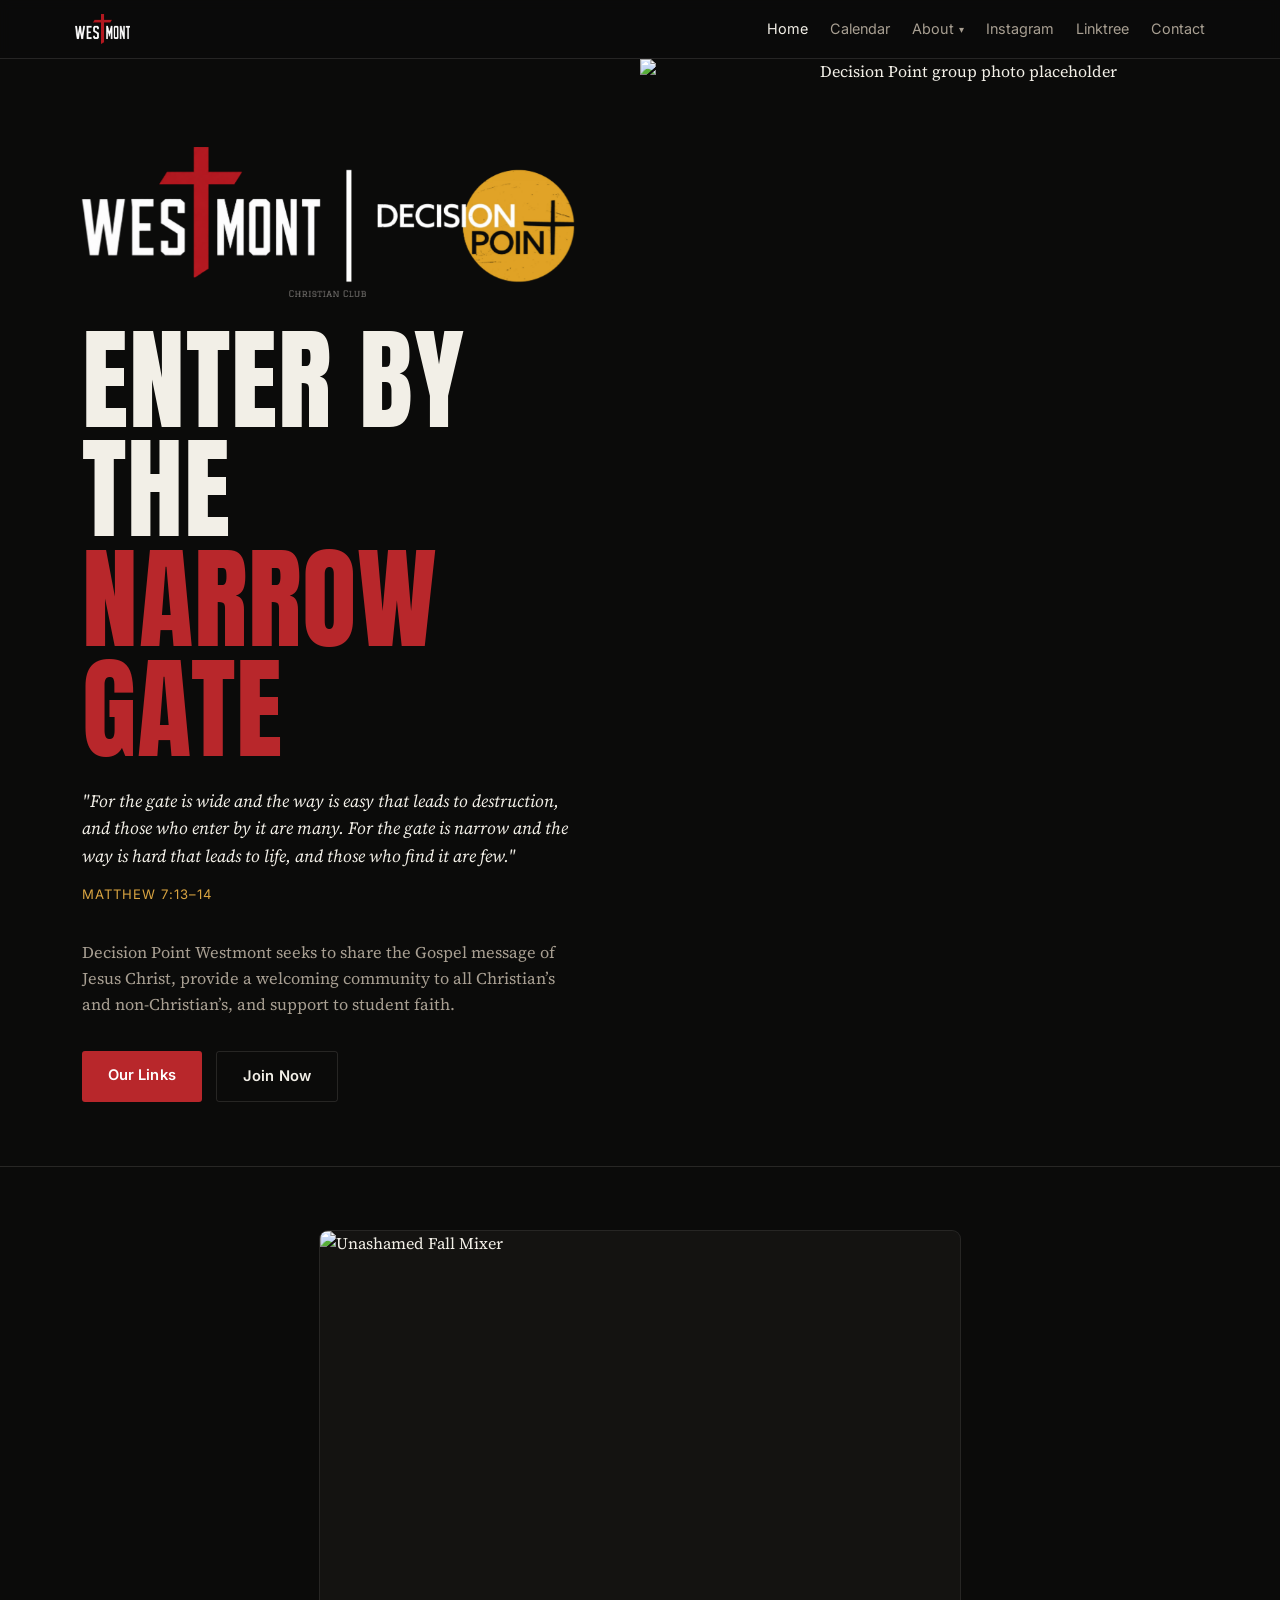
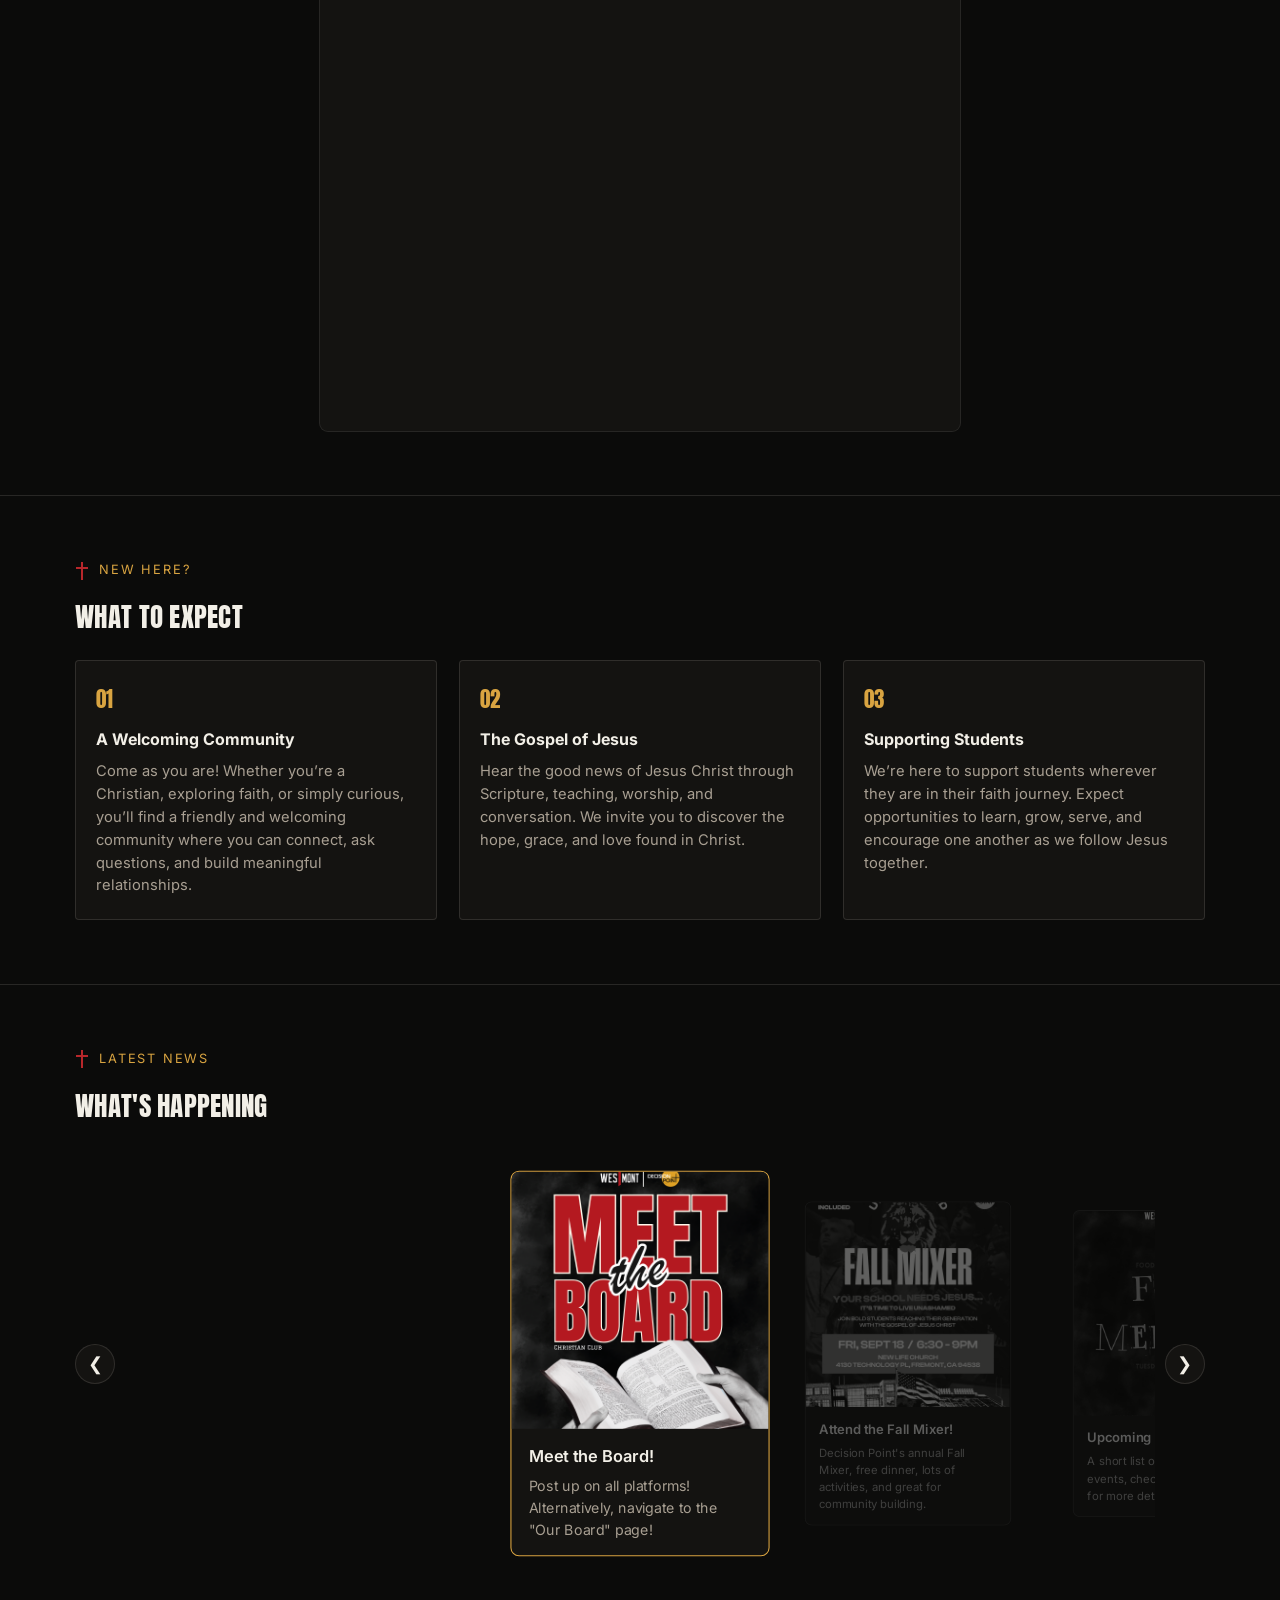
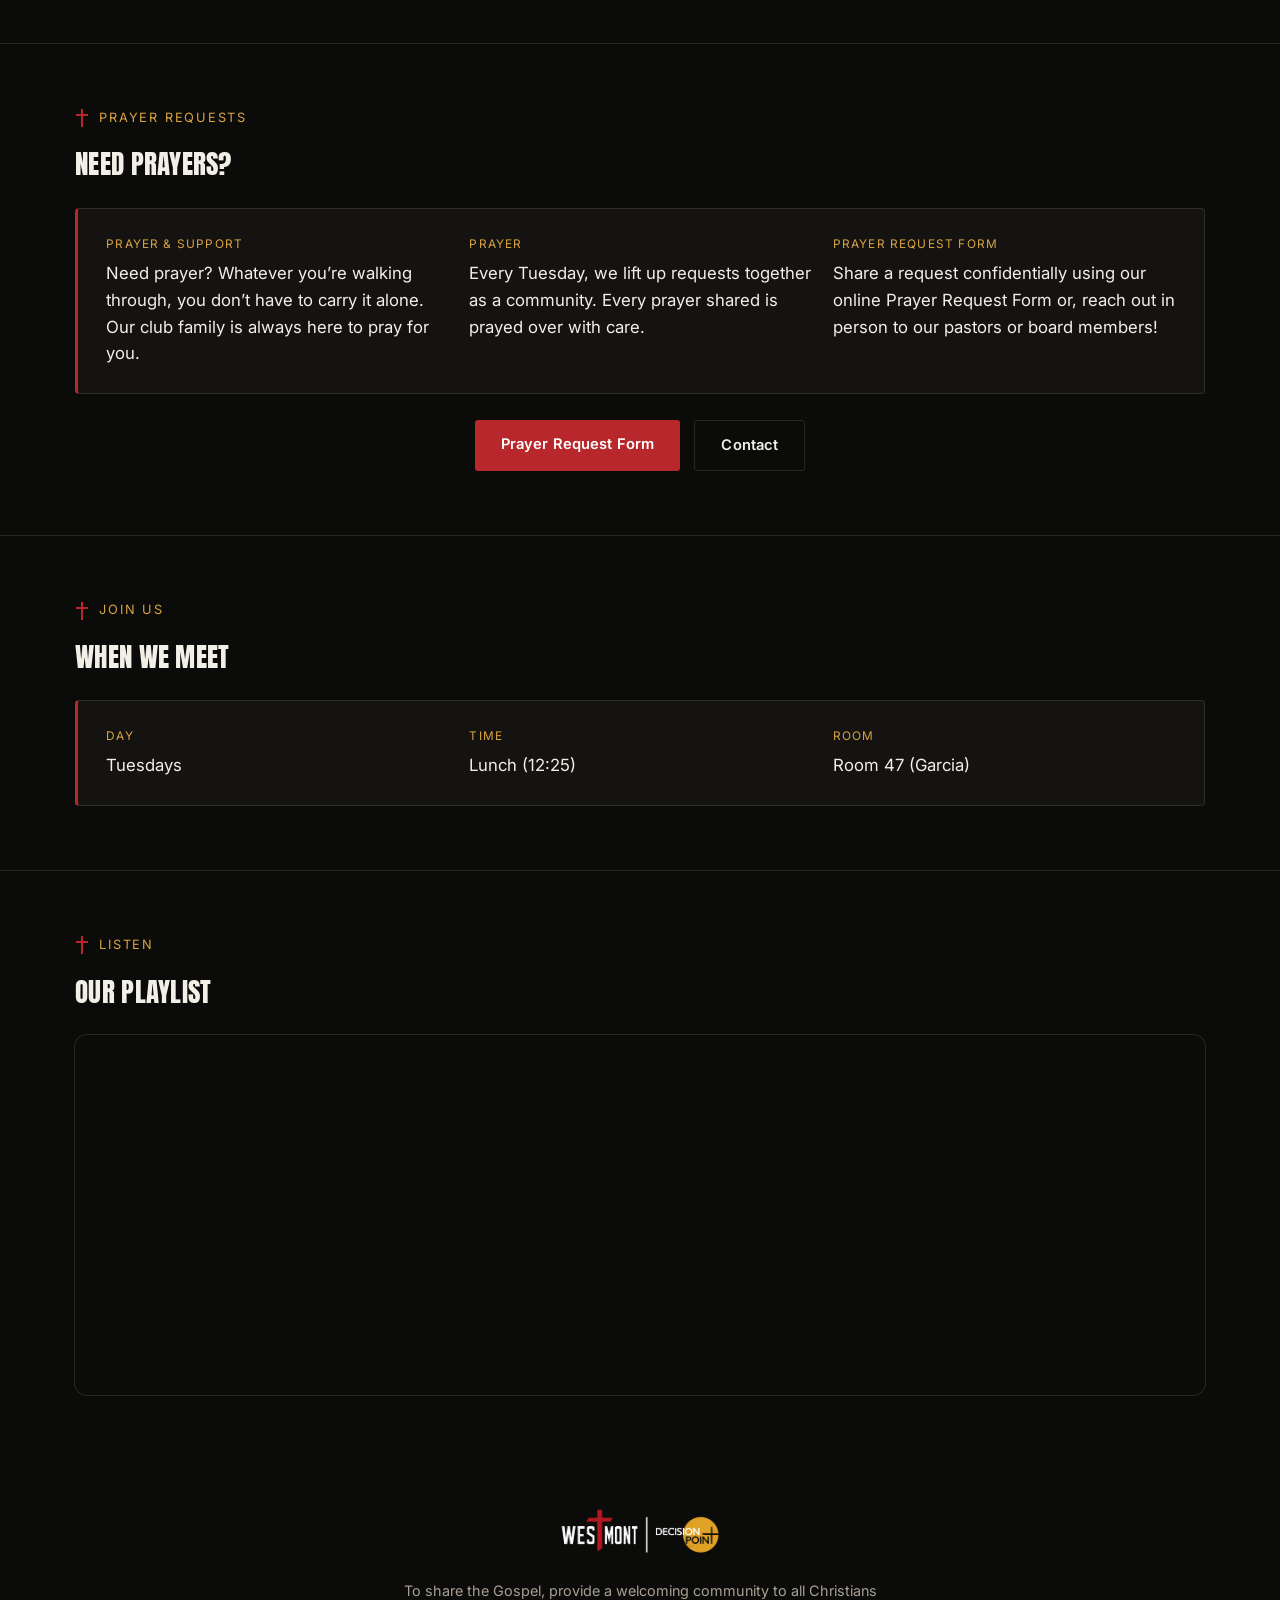
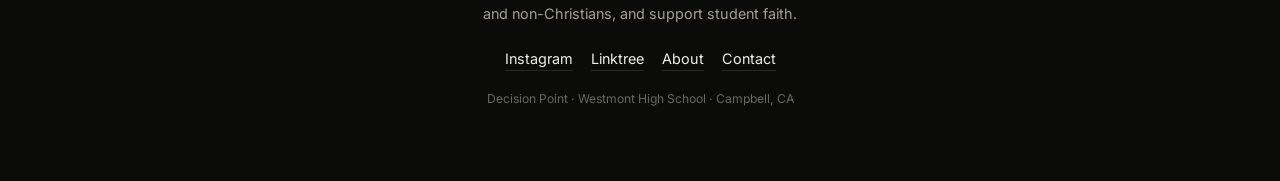
==== commit e5cd0077: "Update index.html" ====
--- a/index.html
+++ b/index.html
@@ -111,39 +111,39 @@
       <div class="news-viewport">
         <div class="news-track">
           <div class="news-card">
+            <img src="assets/carousel/meetboard.png" alt="Team photo placeholder">
+            <div class="news-caption">
+              <h3>Meet the Board!</h3>
+              <p>Post up on all platforms! Alternatively, navigate to the "Our Board" page!</p>
+            </div>
+          </div>
+          <div class="news-card">
             <img src="assets/carousel/fallmixer.jpeg" alt="Team photo placeholder">
             <div class="news-caption">
-              <h3>News Headline Placeholder</h3>
-              <p>A short update about something that happened recently in the club.</p>
-            </div>
-          </div>
-          <div class="news-card">
-            <img src="assets/carousel/meetboard.png" alt="Team photo placeholder">
-            <div class="news-caption">
-              <h3>News Headline Placeholder</h3>
-              <p>A short update about something that happened recently in the club.</p>
+              <h3>Attend the Fall Mixer!</h3>
+              <p>Decision Point's annual Fall Mixer, free dinner, lots of activities, and great for community building.</p>
             </div>
           </div>
           <div class="news-card">
             <img src="assets/carousel/firstmeet.png" alt="Team photo placeholder">
             <div class="news-caption">
-              <h3>News Headline Placeholder</h3>
-              <p>A short update about something that happened recently in the club.</p>
+              <h3>Upcoming Meetings!</h3>
+              <p>A short list of our upcomming events, check out our calendar for more details.</p>
             </div>
           </div>
           <div class="news-card">
             <img src="assets/carousel/meetsched.png" alt="Team photo placeholder">
             <div class="news-caption">
-              <h3>News Headline Placeholder</h3>
-              <p>A short update about something that happened recently in the club.</p>
+              <h3>Apologetics: Does God Exist?</h3>
+              <p>Our first Apologetics lesson, taking place on Tuesday, September 22nd</p>
             </div>
           </div>
 
           <div class="news-card">
             <img src="assets/carousel/a1.png" alt="Team photo placeholder">
             <div class="news-caption">
-              <h3>News Headline Placeholder</h3>
-              <p>A short update about something that happened recently in the club.</p>
+              <h3>Club Fair '26 Highlights!</h3>
+              <p>Take a look at our club fair booth! Post on Instagram and Student Square.</p>
             </div>
           </div>
           
--- a/style.css
+++ b/style.css
@@ -689,6 +689,33 @@
   .hero{ padding: 64px 0 48px; }
 }
 
+/* --- Plain auto-advancing carousel (no controls) --- */
+.auto-carousel{
+  position: relative;
+  width: 100%;
+  max-width: 640px;
+  margin: 0 auto;
+  border-radius: 8px;
+  overflow: hidden;
+  box-shadow: 0 0 0 1px var(--line);
+  background: var(--bg-panel);
+}
+.auto-carousel-track{
+  display:flex;
+  transition: transform 0.6s cubic-bezier(0.16,0.84,0.44,1);
+}
+.auto-carousel-slide{
+  width: 100%;
+  flex: none;
+}
+.auto-carousel-slide img{
+  width: 100%;
+  aspect-ratio: 4 / 5;
+  object-fit: cover;
+  object-position: top;
+  display:block;
+}
+
 /* --- Latest News coverflow carousel --- */
 .news-carousel{
   position: relative;
@@ -697,8 +724,10 @@
   gap: 10px;
 }
 .news-viewport{
-  overflow: hidden;
+  overflow-x: hidden;
+  overflow-y: visible;
   flex: 1;
+  padding: 24px 0;
 }
 .news-track{
   display:flex;
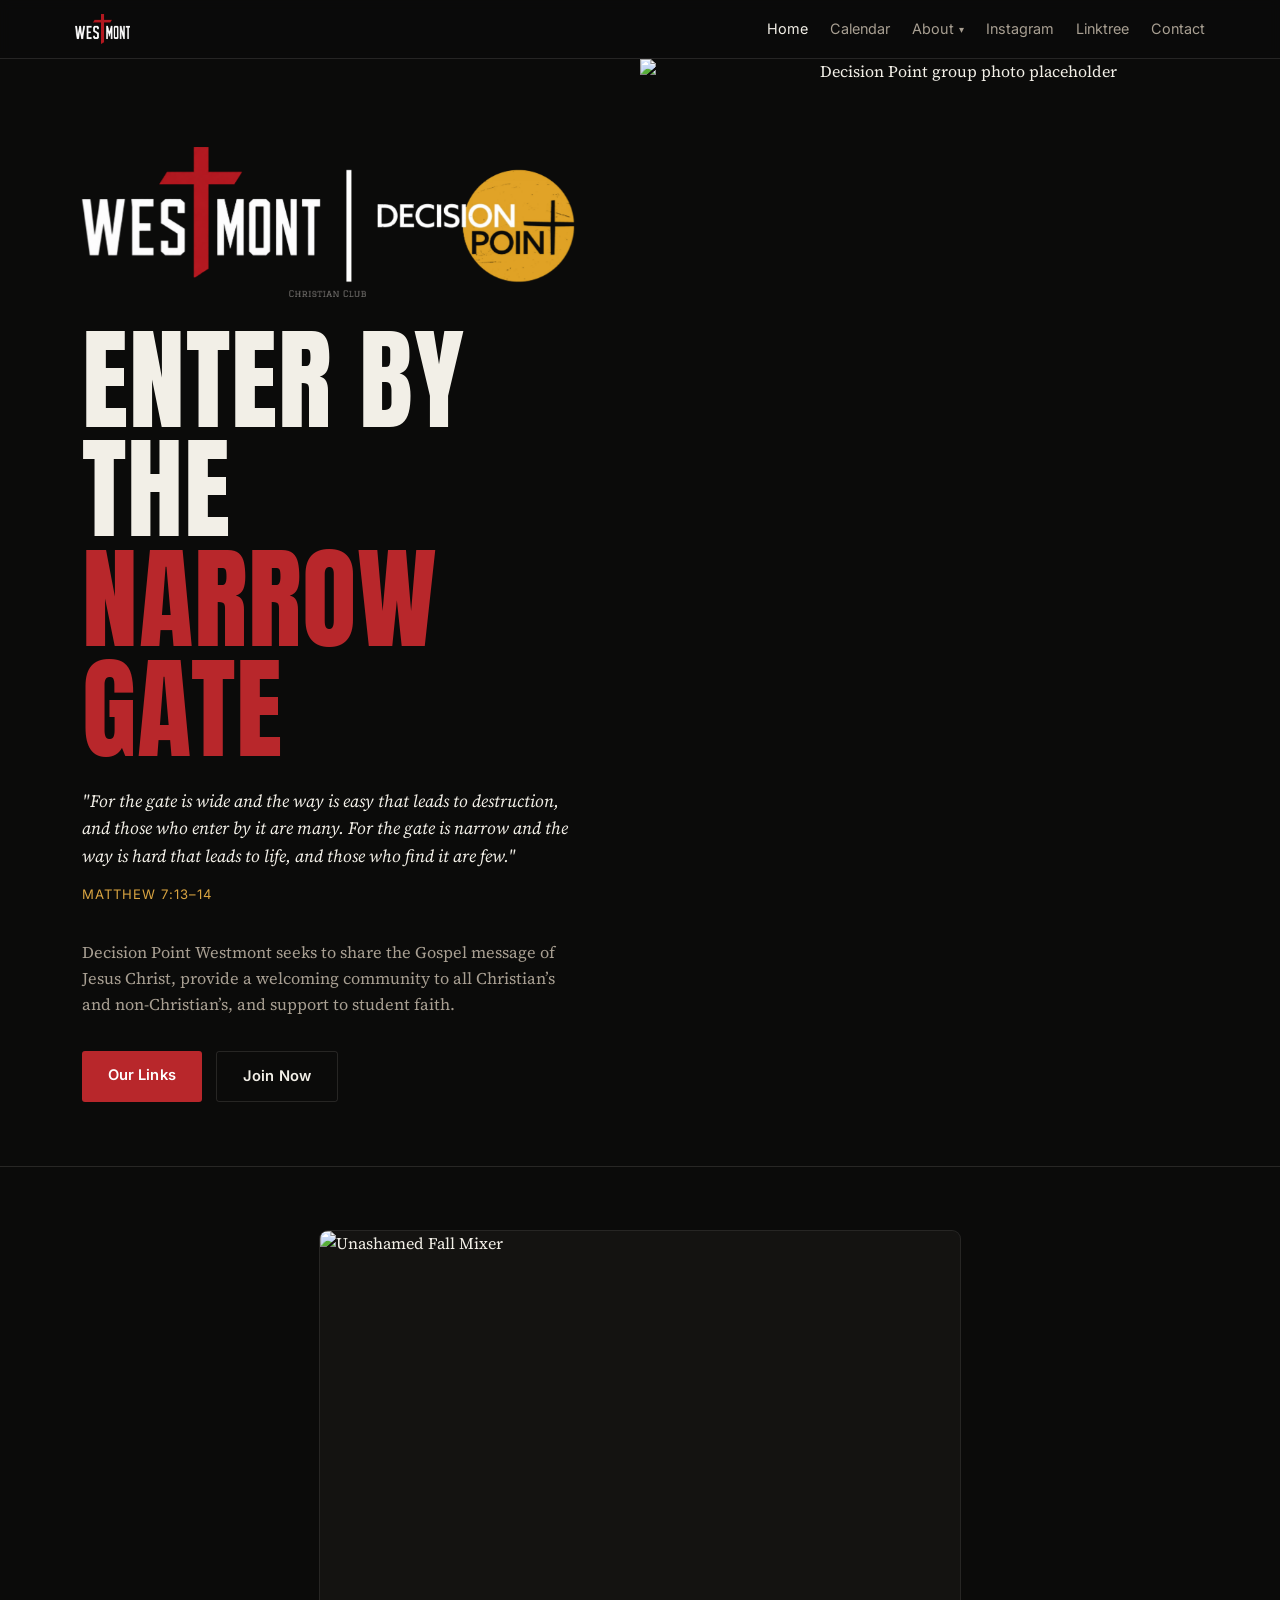
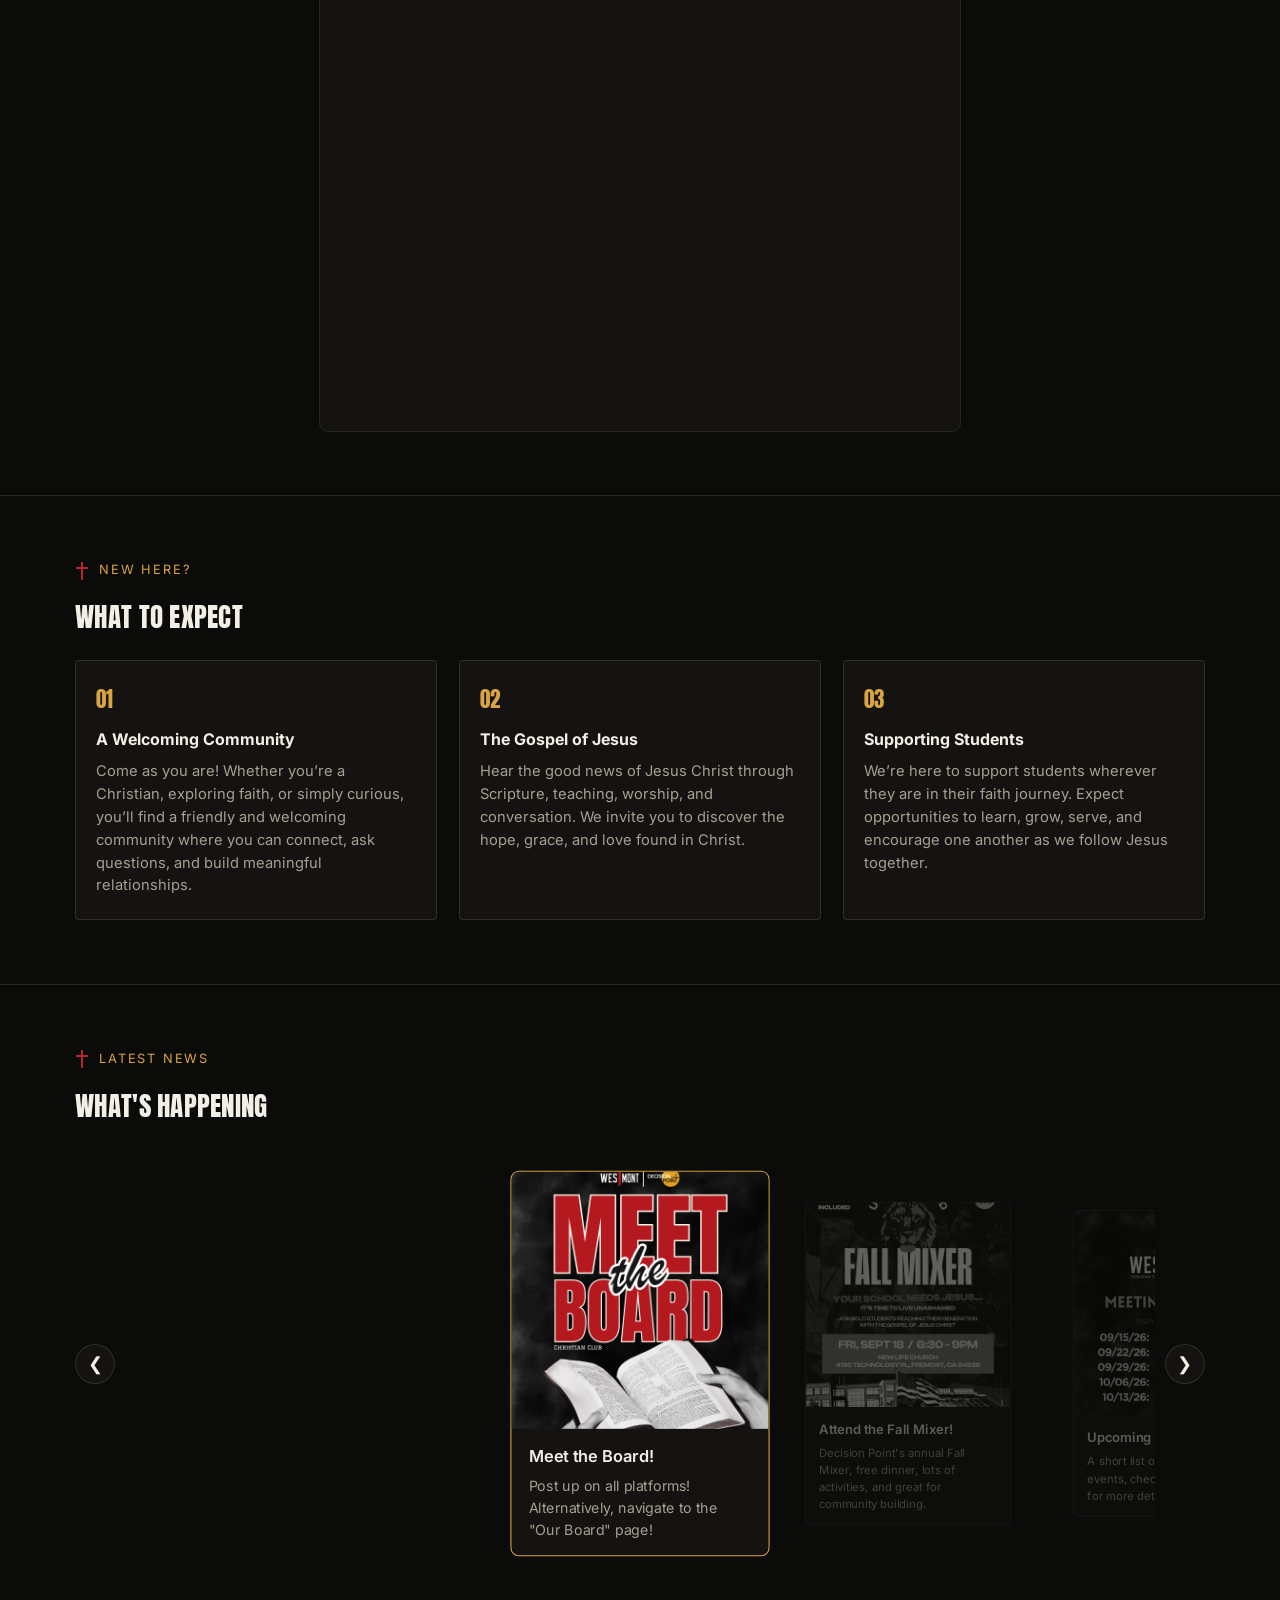
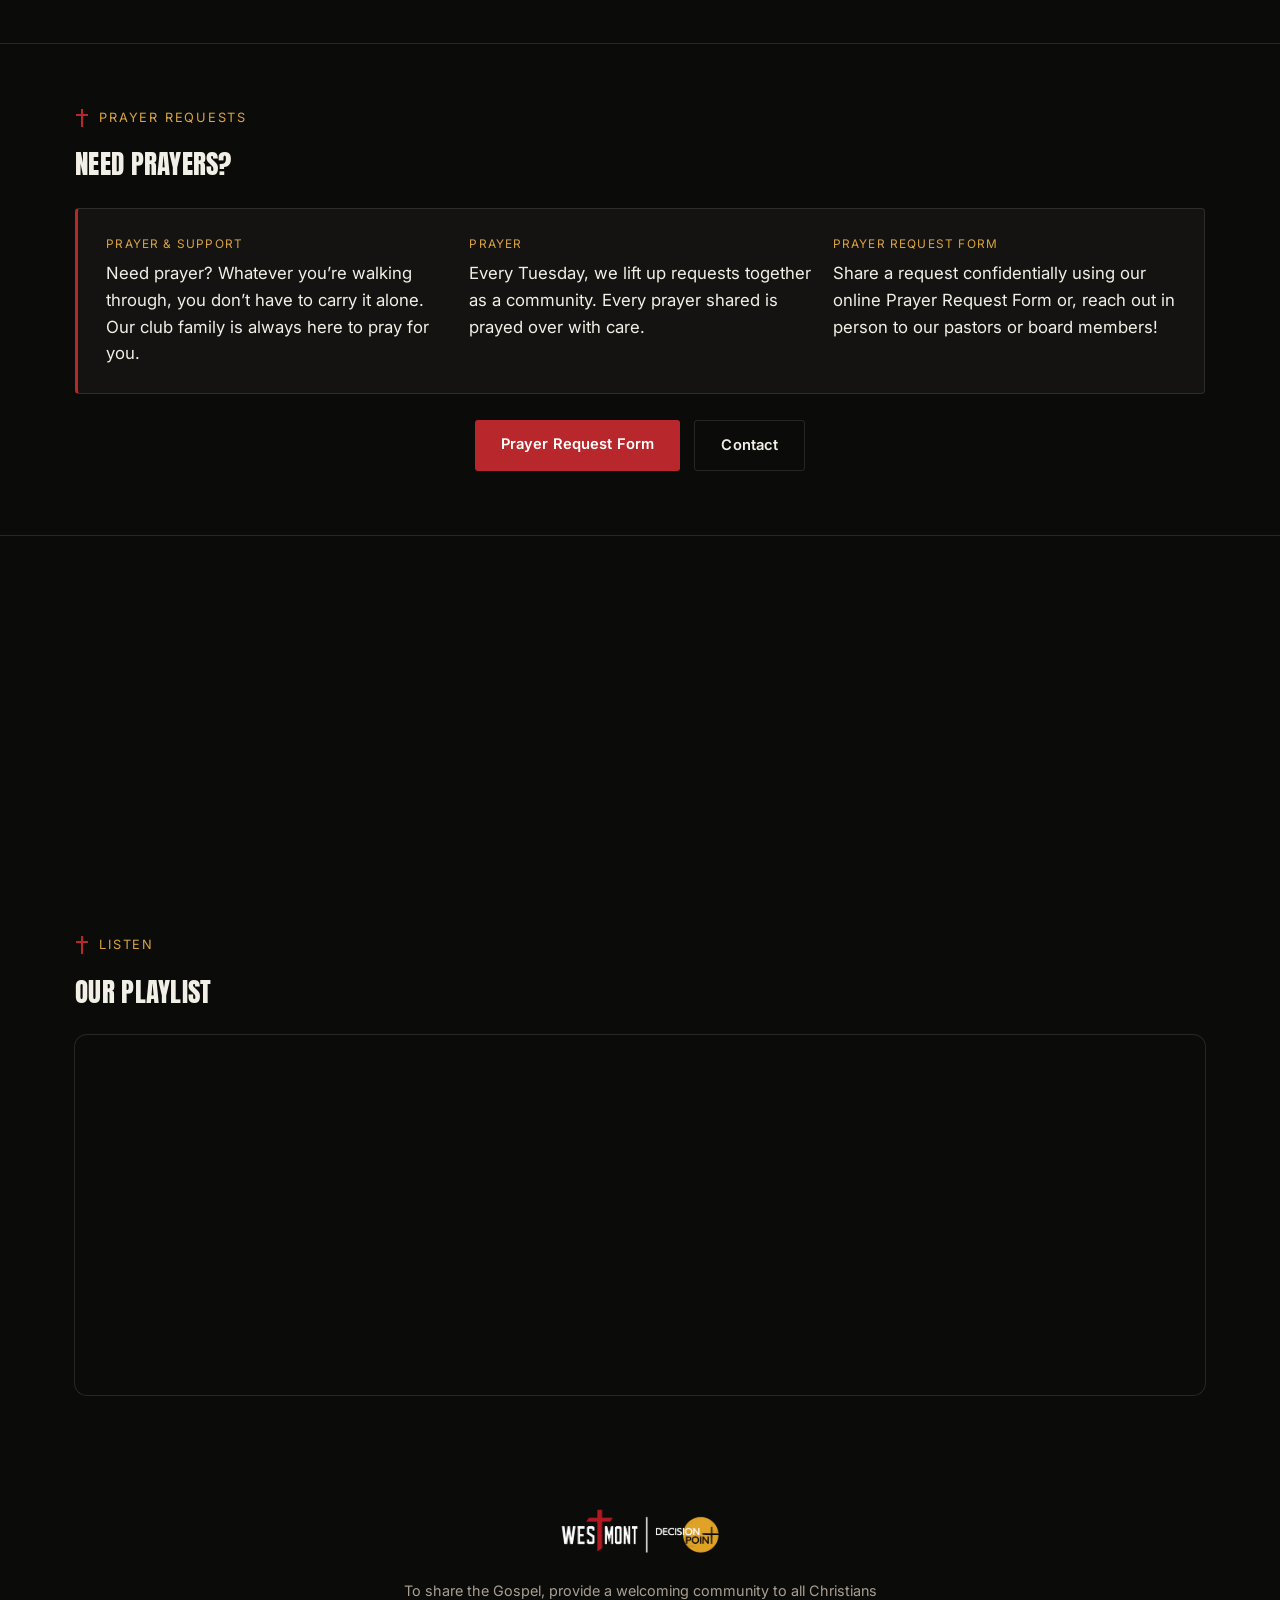
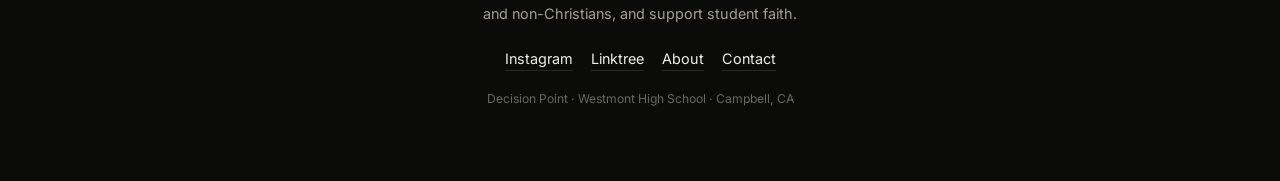
==== commit 6042eda6: "Update index.html" ====
--- a/index.html
+++ b/index.html
@@ -125,14 +125,14 @@
             </div>
           </div>
           <div class="news-card">
-            <img src="assets/carousel/firstmeet.png" alt="Team photo placeholder">
+            <img src="assets/carousel/meetsched.png" alt="Team photo placeholder">
             <div class="news-caption">
               <h3>Upcoming Meetings!</h3>
               <p>A short list of our upcomming events, check out our calendar for more details.</p>
             </div>
           </div>
           <div class="news-card">
-            <img src="assets/carousel/meetsched.png" alt="Team photo placeholder">
+            <img src="assets/carousel/a1.png" alt="Team photo placeholder">
             <div class="news-caption">
               <h3>Apologetics: Does God Exist?</h3>
               <p>Our first Apologetics lesson, taking place on Tuesday, September 22nd</p>
@@ -140,7 +140,7 @@
           </div>
 
           <div class="news-card">
-            <img src="assets/carousel/a1.png" alt="Team photo placeholder">
+            <img src="assets/carousel/cfhighlights.png" alt="Team photo placeholder">
             <div class="news-caption">
               <h3>Club Fair '26 Highlights!</h3>
               <p>Take a look at our club fair booth! Post on Instagram and Student Square.</p>
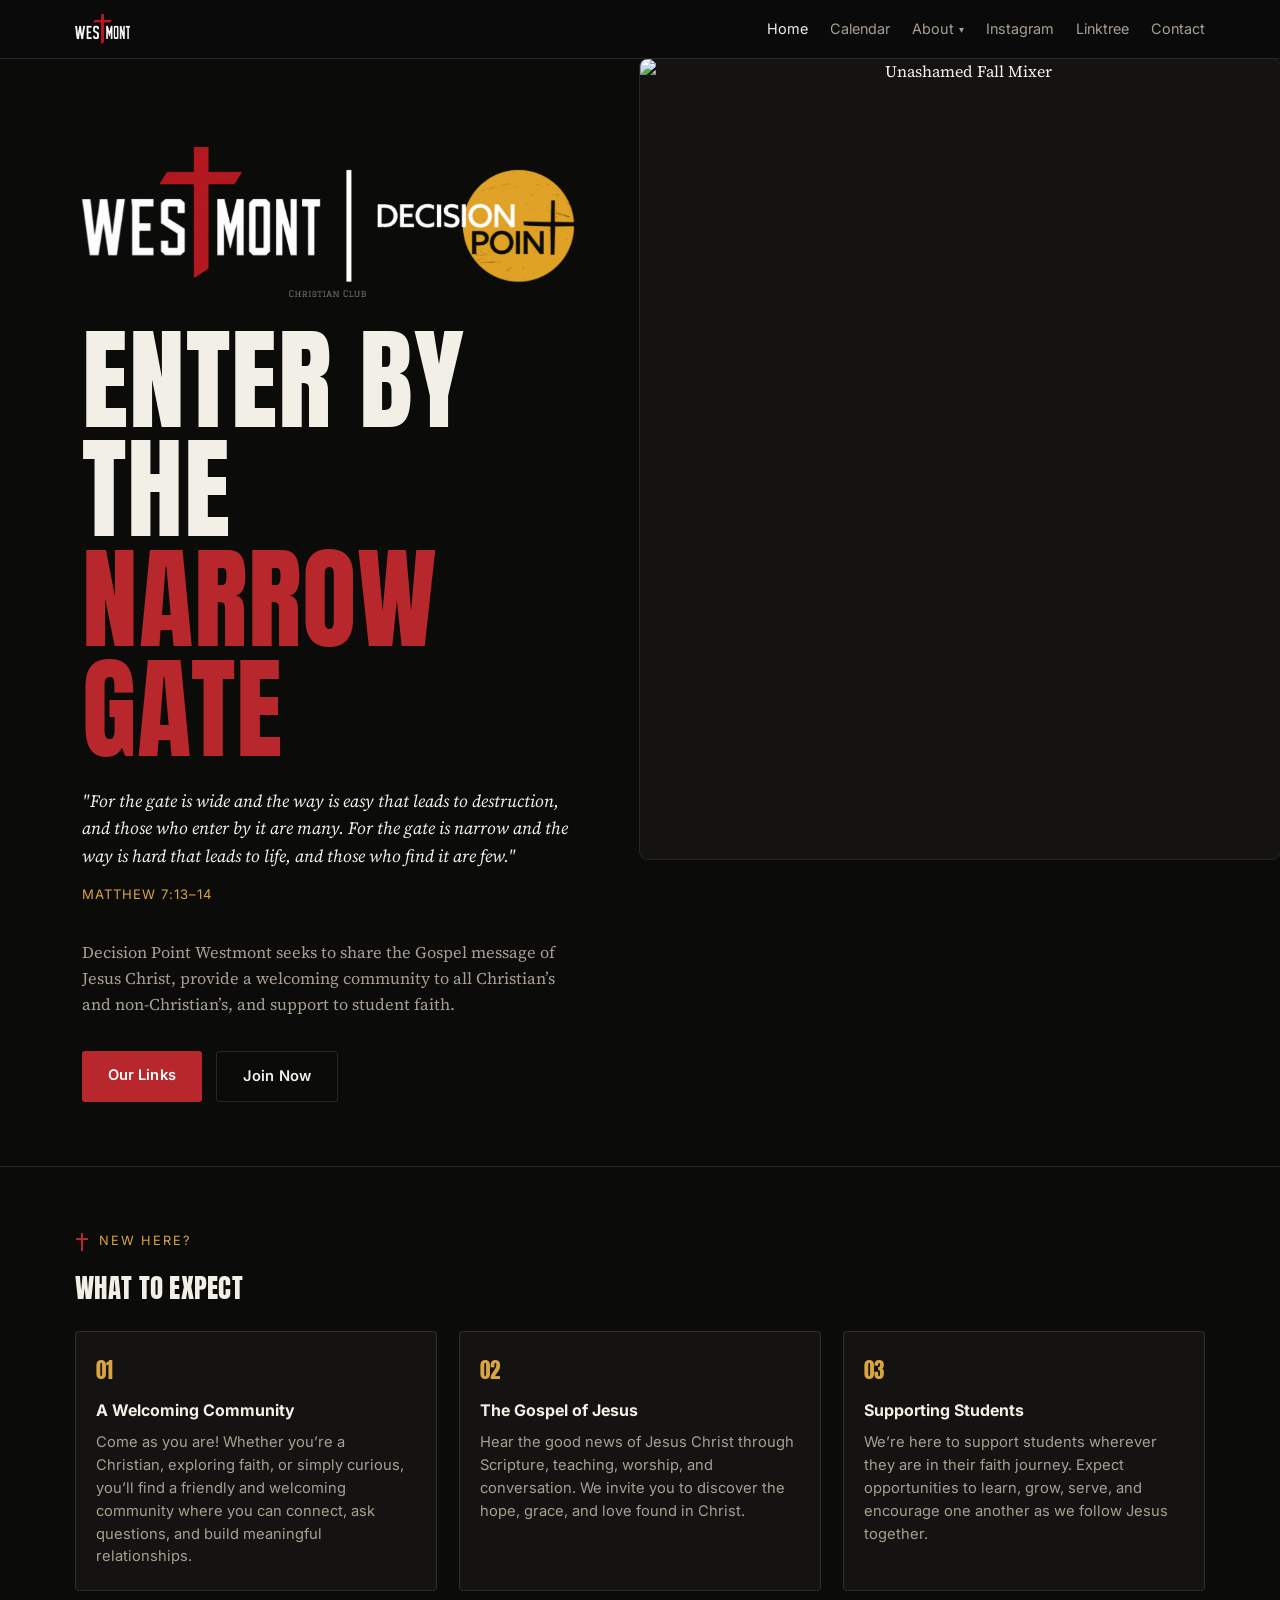
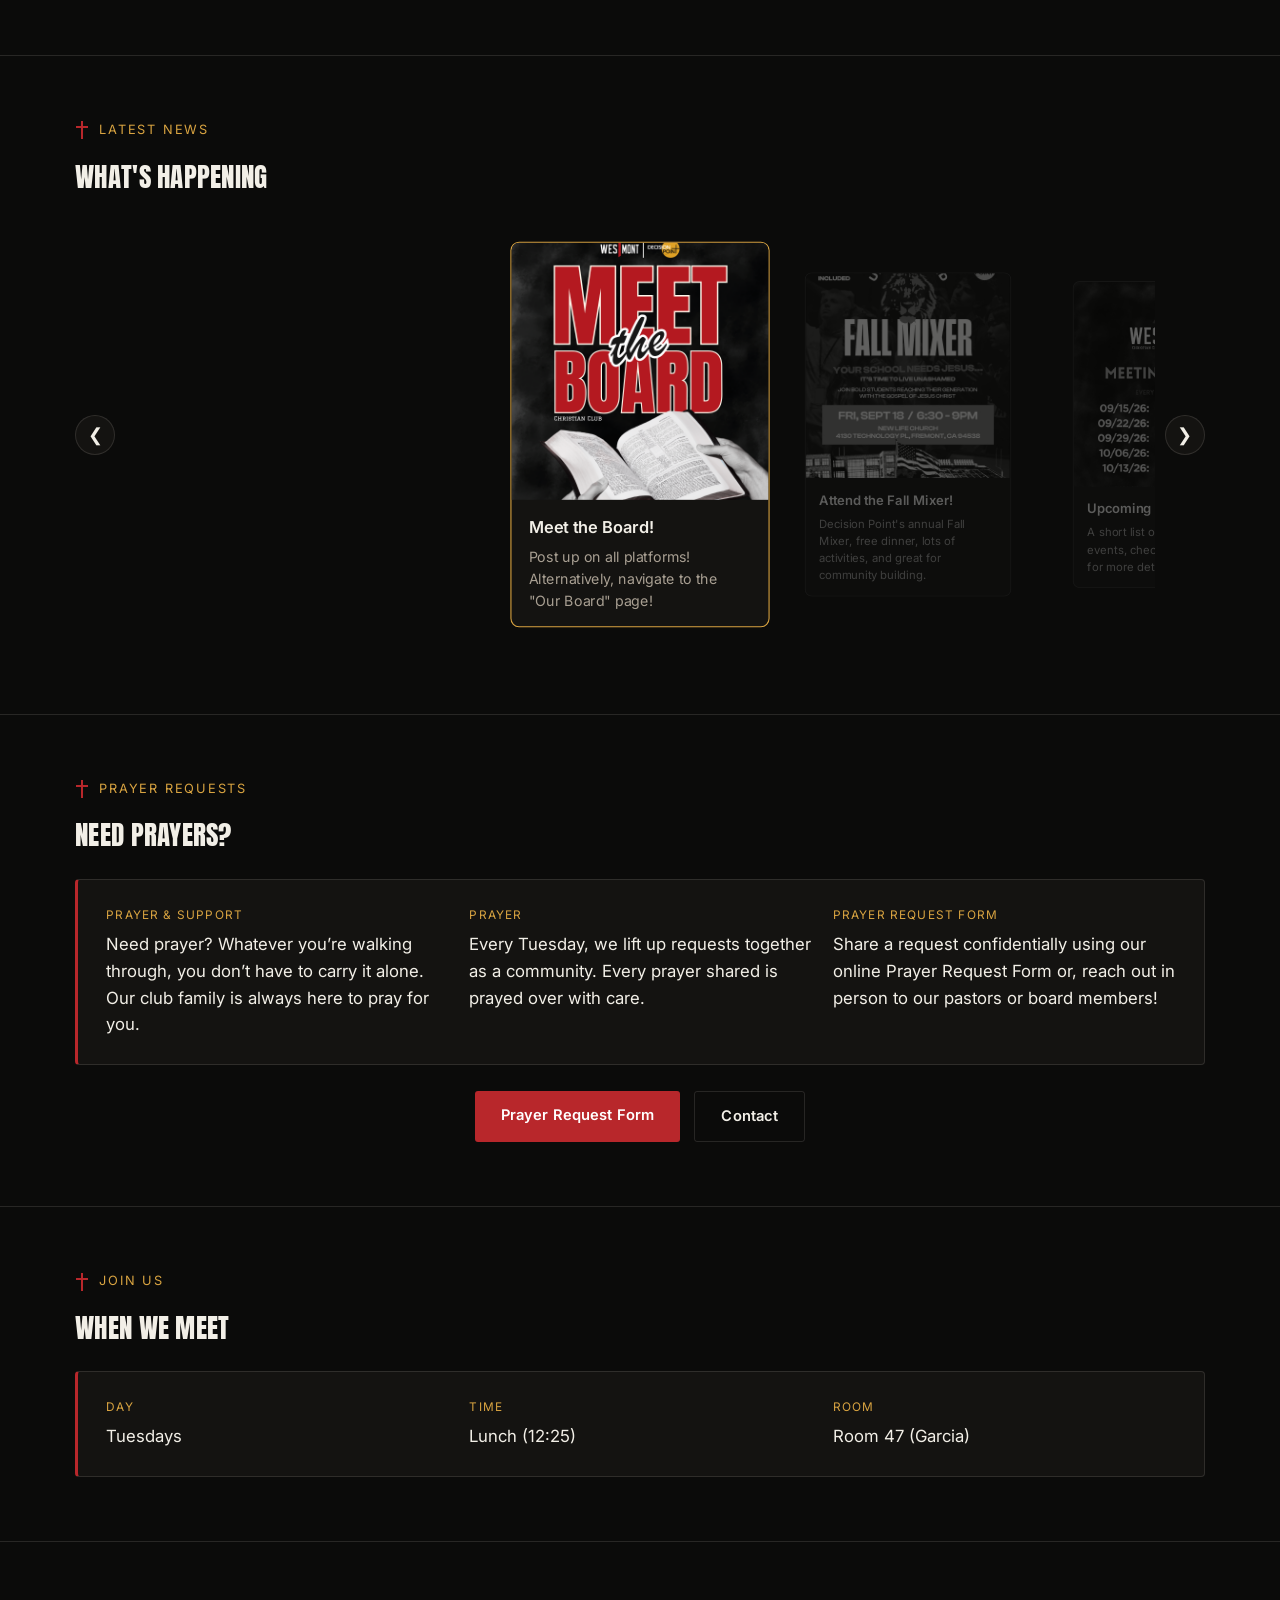
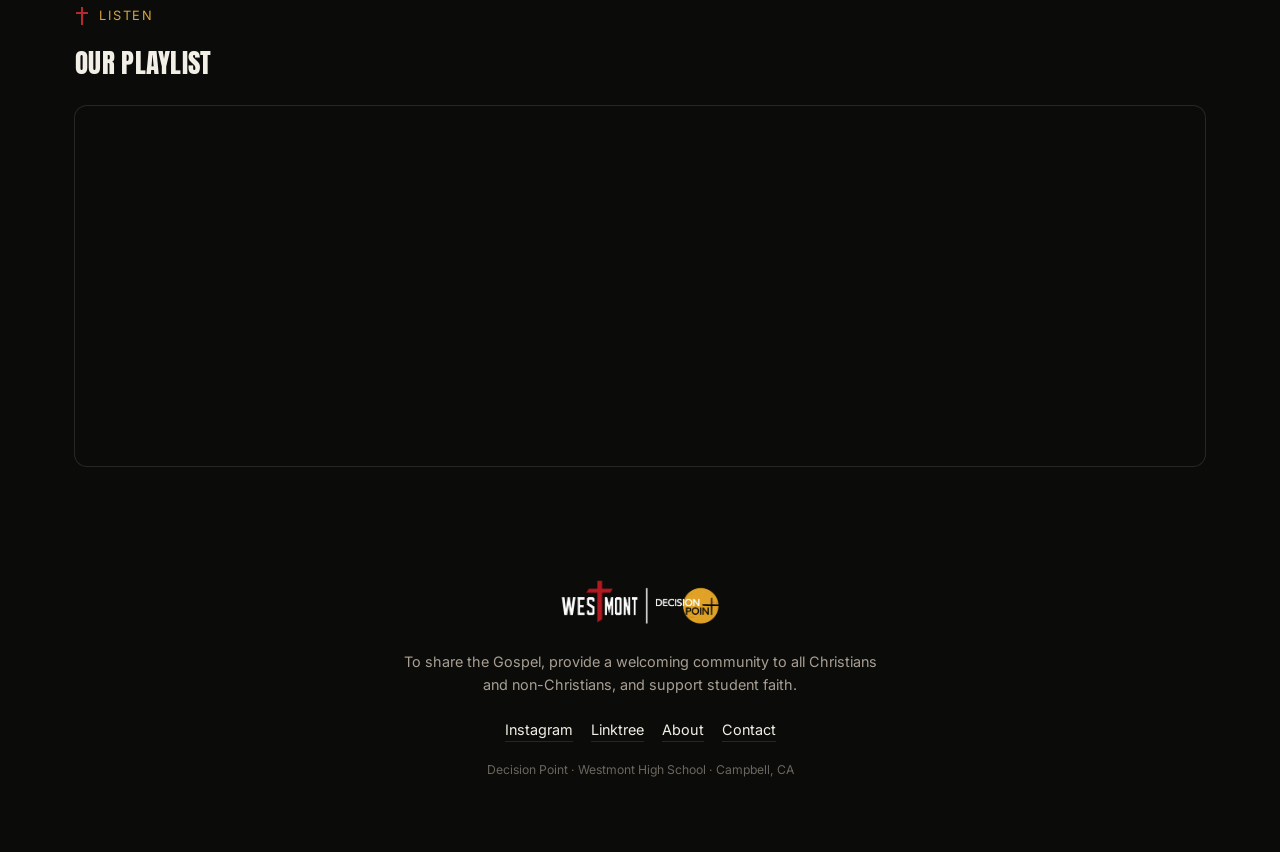
==== commit bde32ad1: "Update index.html" ====
--- a/index.html
+++ b/index.html
@@ -56,27 +56,21 @@
       </div>
     </div>
     <div class="hero-image-col hero-anim d3">
-      <img src="assets/news-placeholder.png" alt="Decision Point group photo placeholder">
+      <div class="auto-carousel">
+        <div class="auto-carousel-track">
+          <div class="auto-carousel-slide"><img src="assets/hero/11.jpg" alt="Unashamed Fall Mixer"></div>
+          <div class="auto-carousel-slide"><img src="assets/hero/12.jpg" alt="Meet the Board"></div>
+          <div class="auto-carousel-slide"><img src="assets/hero/13.jpg" alt="Unashamed Fall Mixer"></div>
+          <div class="auto-carousel-slide"><img src="assets/hero/14.jpg" alt="Meet the Board"></div>
+          <div class="auto-carousel-slide"><img src="assets/hero/15.jpg" alt="Unashamed Fall Mixer"></div>
+          <div class="auto-carousel-slide"><img src="assets/hero/16.jpg" alt="Meet the Board"></div>
+          <div class="auto-carousel-slide"><img src="assets/hero/17.jpg" alt="Unashamed Fall Mixer"></div>
+          <div class="auto-carousel-slide"><img src="assets/hero/18.jpg" alt="Meet the Board"></div>
+        </div>
+      </div>
     </div>
   </div>
 </header>
-
-<section class="block reveal reveal-left">
-  <div class="wrap">
-    <div class="auto-carousel">
-      <div class="auto-carousel-track">
-        <div class="auto-carousel-slide"><img src="assets/hero/11.jpg" alt="Unashamed Fall Mixer"></div>
-        <div class="auto-carousel-slide"><img src="assets/hero/12.jpg" alt="Meet the Board"></div>
-        <div class="auto-carousel-slide"><img src="assets/hero/13.jpg" alt="Unashamed Fall Mixer"></div>
-        <div class="auto-carousel-slide"><img src="assets/hero/14.jpg" alt="Meet the Board"></div>
-        <div class="auto-carousel-slide"><img src="assets/hero/15.jpg" alt="Unashamed Fall Mixer"></div>
-        <div class="auto-carousel-slide"><img src="assets/hero/16.jpg" alt="Meet the Board"></div>
-        <div class="auto-carousel-slide"><img src="assets/hero/17.jpg" alt="Unashamed Fall Mixer"></div>
-        <div class="auto-carousel-slide"><img src="assets/hero/18.jpg" alt="Meet the Board"></div>
-      </div>
-    </div>
-  </div>
-</section>
 
 <section class="block reveal reveal-left">
   <div class="wrap">
@@ -232,7 +226,6 @@
     var isOpen = nav.classList.toggle('open');
     toggle.setAttribute('aria-expanded', String(isOpen));
   });
-  // close mobile menu after tapping a normal link (not the About dropdown button)
   nav.querySelectorAll('.nav-links > li > a').forEach(function(link){
     link.addEventListener('click', function(){
       nav.classList.remove('open');
@@ -282,57 +275,6 @@
 </script>
 <script>
 (function(){
-  var carousel = document.querySelector('.carousel');
-  if(!carousel) return;
-  var track = carousel.querySelector('.carousel-track');
-  var slides = carousel.querySelectorAll('.carousel-slide');
-  var dotsWrap = carousel.parentElement.querySelector('.carousel-dots');
-  var prevBtn = carousel.querySelector('.carousel-btn.prev');
-  var nextBtn = carousel.querySelector('.carousel-btn.next');
-  var index = 0;
-  var timer;
-
-  if(slides.length <= 1){
-    if(prevBtn) prevBtn.style.display = 'none';
-    if(nextBtn) nextBtn.style.display = 'none';
-    return;
-  }
-
-  slides.forEach(function(_, i){
-    var dot = document.createElement('button');
-    dot.className = 'carousel-dot' + (i === 0 ? ' active' : '');
-    dot.setAttribute('aria-label', 'Go to slide ' + (i + 1));
-    dot.addEventListener('click', function(){ goTo(i); });
-    dotsWrap.appendChild(dot);
-  });
-
-  function update(){
-    var offset = index * carousel.clientWidth;
-    track.style.transform = 'translateX(-' + offset + 'px)';
-    dotsWrap.querySelectorAll('.carousel-dot').forEach(function(dot, i){
-      dot.classList.toggle('active', i === index);
-    });
-  }
-  window.addEventListener('resize', update);
-  function goTo(i){
-    index = (i + slides.length) % slides.length;
-    update();
-    resetTimer();
-  }
-  function next(){ goTo(index + 1); }
-  function prev(){ goTo(index - 1); }
-  function resetTimer(){
-    clearInterval(timer);
-    timer = setInterval(next, 6000);
-  }
-
-  prevBtn.addEventListener('click', prev);
-  nextBtn.addEventListener('click', next);
-  resetTimer();
-})();
-</script>
-<script>
-(function(){
   var carousel = document.querySelector('.auto-carousel');
   var track = document.querySelector('.auto-carousel-track');
   if(!carousel || !track) return;
@@ -358,7 +300,7 @@
 
   function update(){
     var active = cards[index];
-    var cardWidth = active.offsetWidth + (14 * 2); // width + left/right margins
+    var cardWidth = active.offsetWidth + (14 * 2);
     var offset = (viewport.clientWidth / 2) - (index * cardWidth) - (cardWidth / 2);
     track.style.transform = 'translateX(' + offset + 'px)';
     cards.forEach(function(card, i){
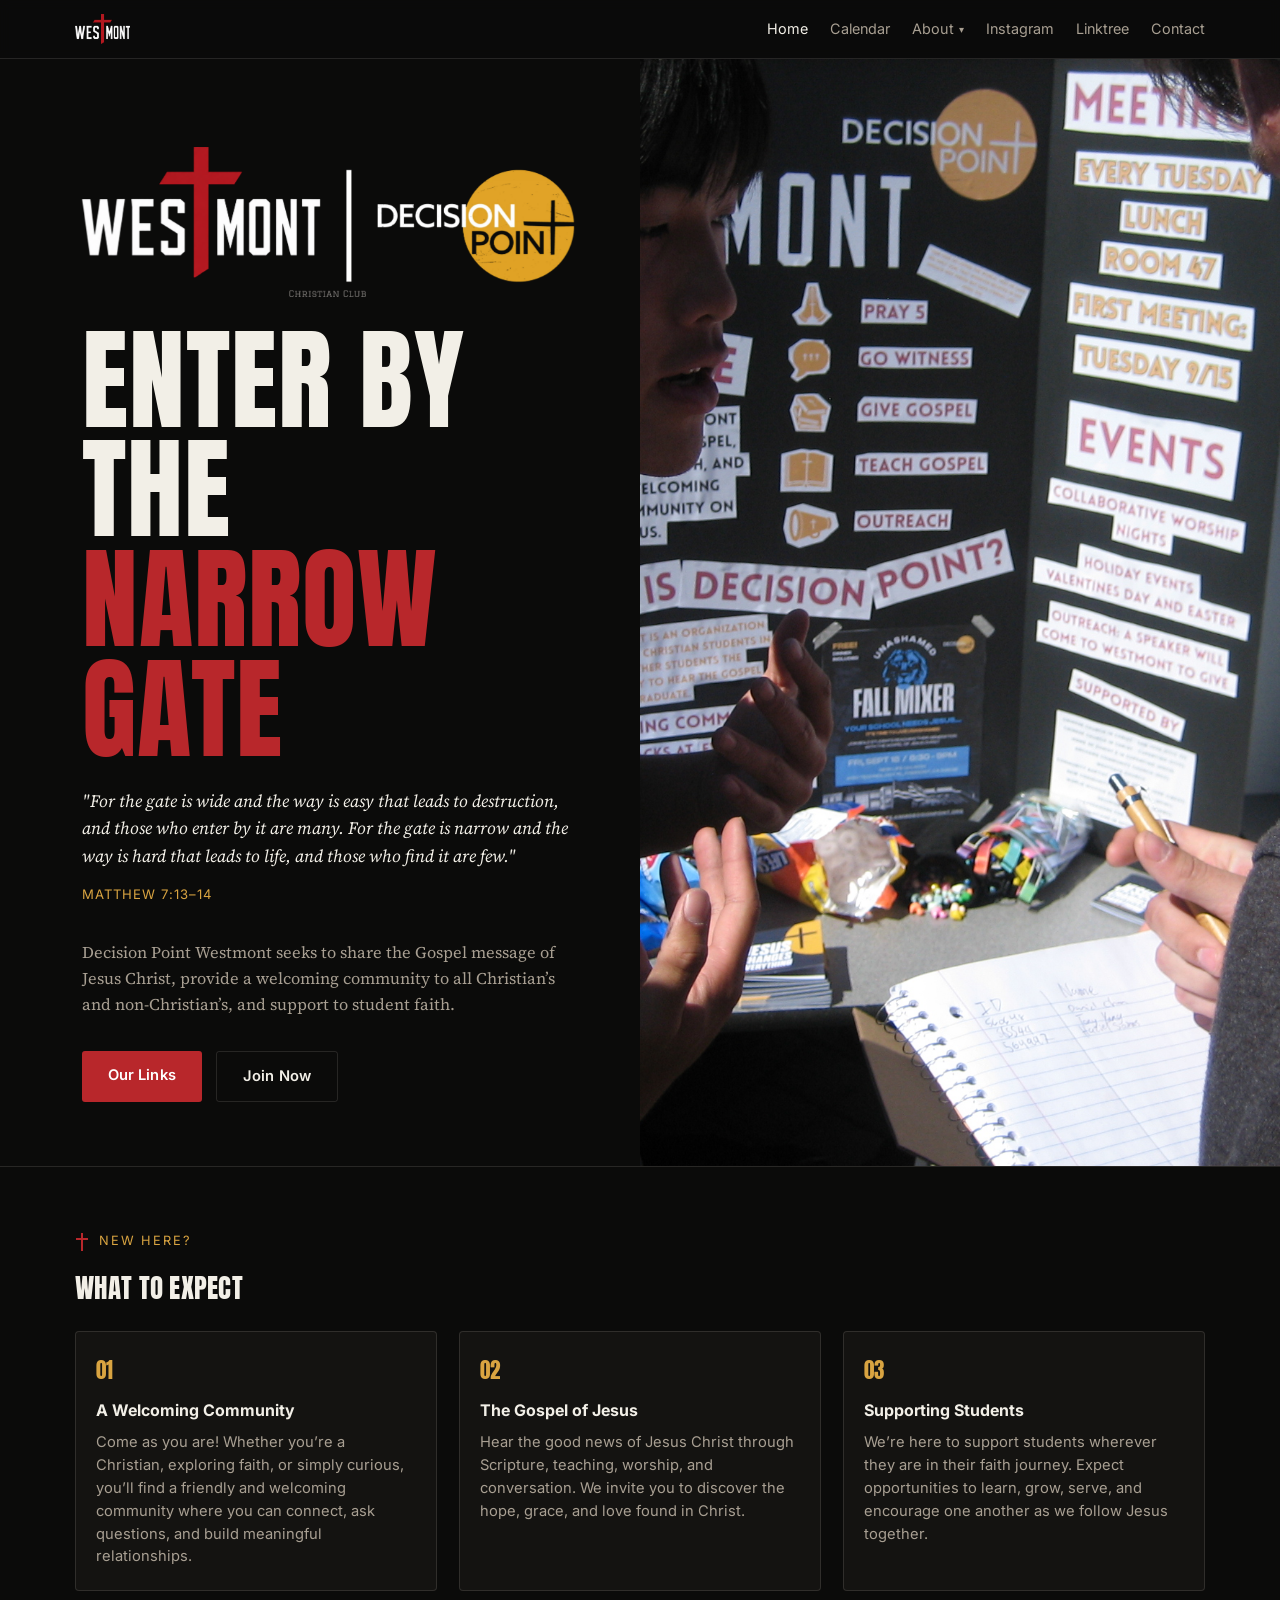
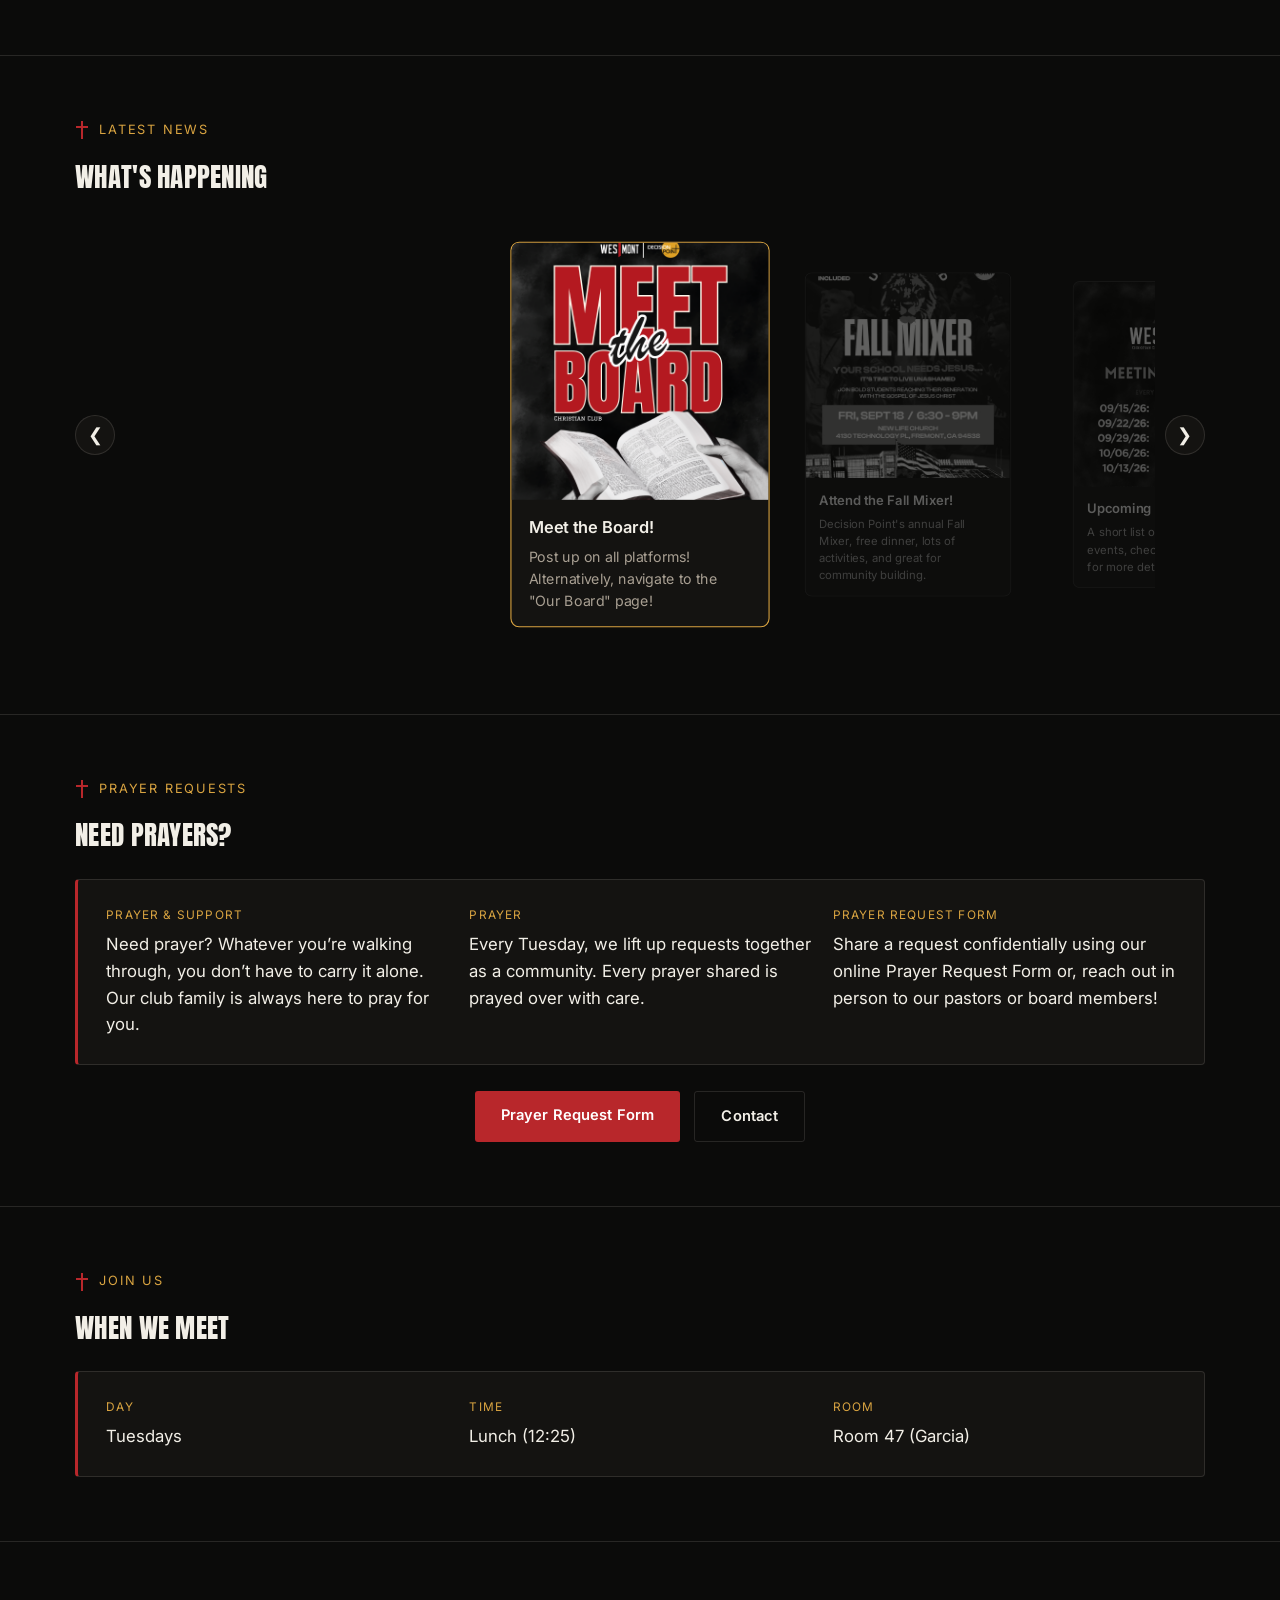
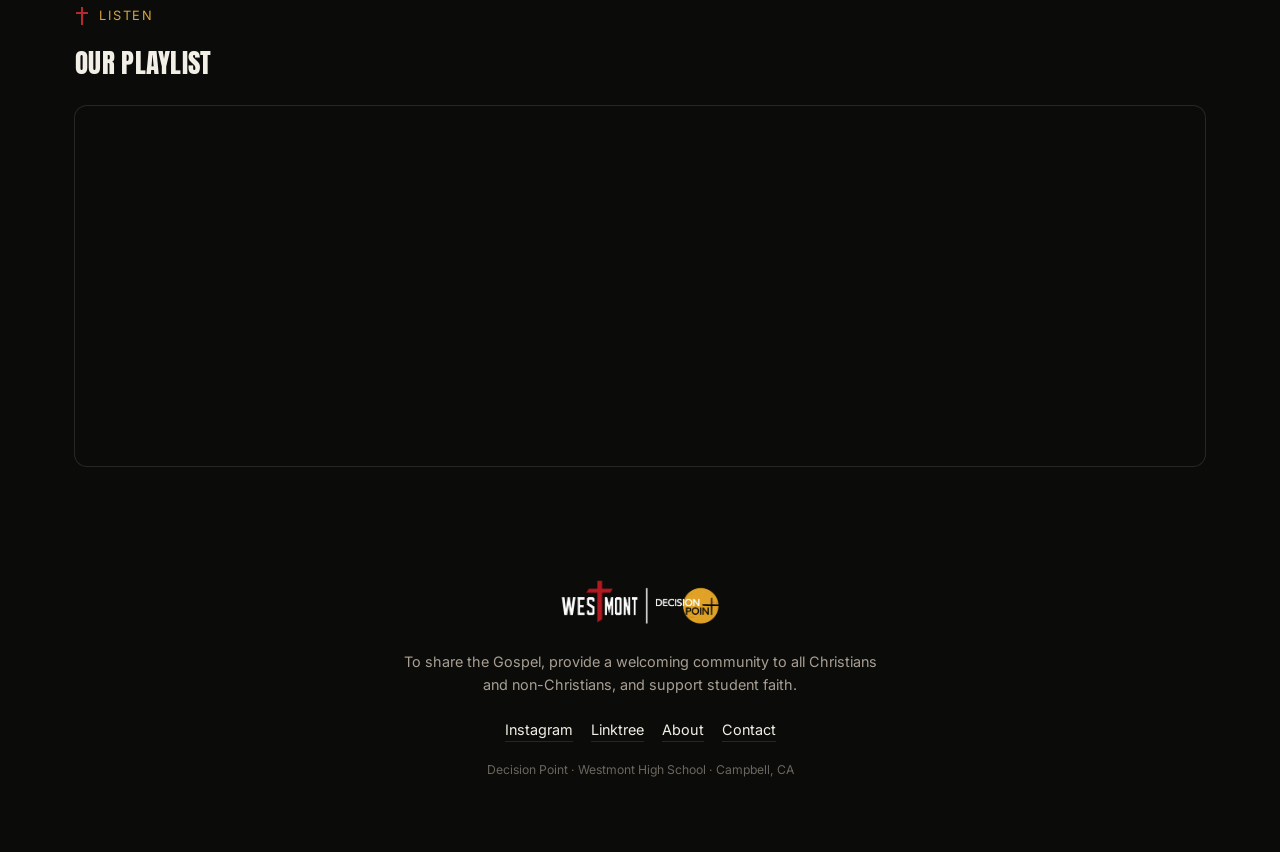
==== commit 181bbb65: "Update index.html" ====
--- a/index.html
+++ b/index.html
@@ -58,9 +58,9 @@
     <div class="hero-image-col hero-anim d3">
       <div class="auto-carousel">
         <div class="auto-carousel-track">
-          <div class="auto-carousel-slide"><img src="assets/hero/11.jpg" alt="Unashamed Fall Mixer"></div>
-          <div class="auto-carousel-slide"><img src="assets/hero/12.jpg" alt="Meet the Board"></div>
-          <div class="auto-carousel-slide"><img src="assets/hero/13.jpg" alt="Unashamed Fall Mixer"></div>
+          <div class="auto-carousel-slide"><img src="assets/hero/11.JPG" alt="Unashamed Fall Mixer"></div>
+          <div class="auto-carousel-slide"><img src="assets/hero/12.JPG" alt="Meet the Board"></div>
+          <div class="auto-carousel-slide"><img src="assets/hero/13.JPG" alt="Unashamed Fall Mixer"></div>
           <div class="auto-carousel-slide"><img src="assets/hero/14.jpg" alt="Meet the Board"></div>
           <div class="auto-carousel-slide"><img src="assets/hero/15.jpg" alt="Unashamed Fall Mixer"></div>
           <div class="auto-carousel-slide"><img src="assets/hero/16.jpg" alt="Meet the Board"></div>
--- a/style.css
+++ b/style.css
@@ -716,6 +716,27 @@
   display:block;
 }
 
+/* When placed inside the hero image slot, strip the boxed look and fill the space exactly like the static photo did */
+.hero-image-col .auto-carousel{
+  max-width: none;
+  border-radius: 0;
+  box-shadow: none;
+  height: 100%;
+}
+.hero-image-col .auto-carousel-slide img{
+  aspect-ratio: 4 / 5;
+}
+@media (min-width: 900px){
+  .hero-image-col .auto-carousel-slide img{
+    height: 100%;
+    aspect-ratio: auto;
+  }
+  .hero-image-col .auto-carousel-track,
+  .hero-image-col .auto-carousel-slide{
+    height: 100%;
+  }
+}
+
 /* --- Latest News coverflow carousel --- */
 .news-carousel{
   position: relative;
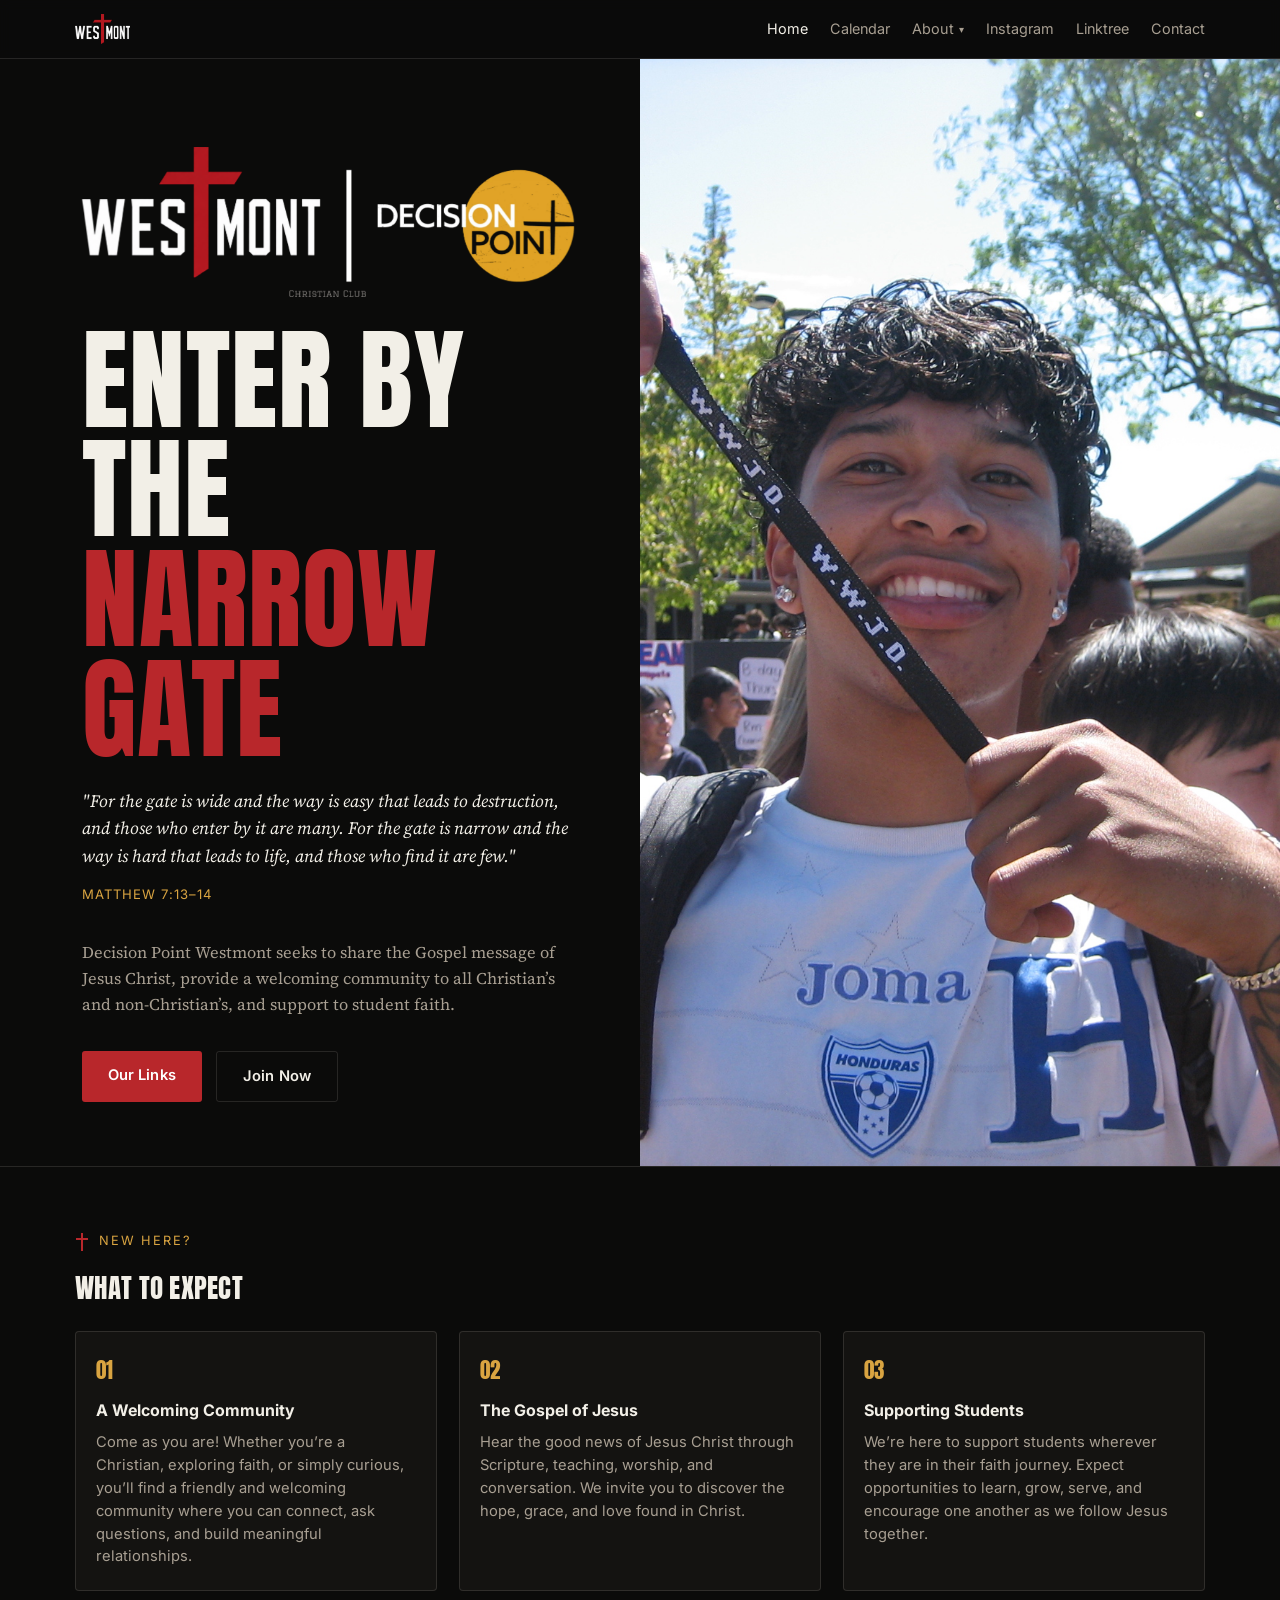
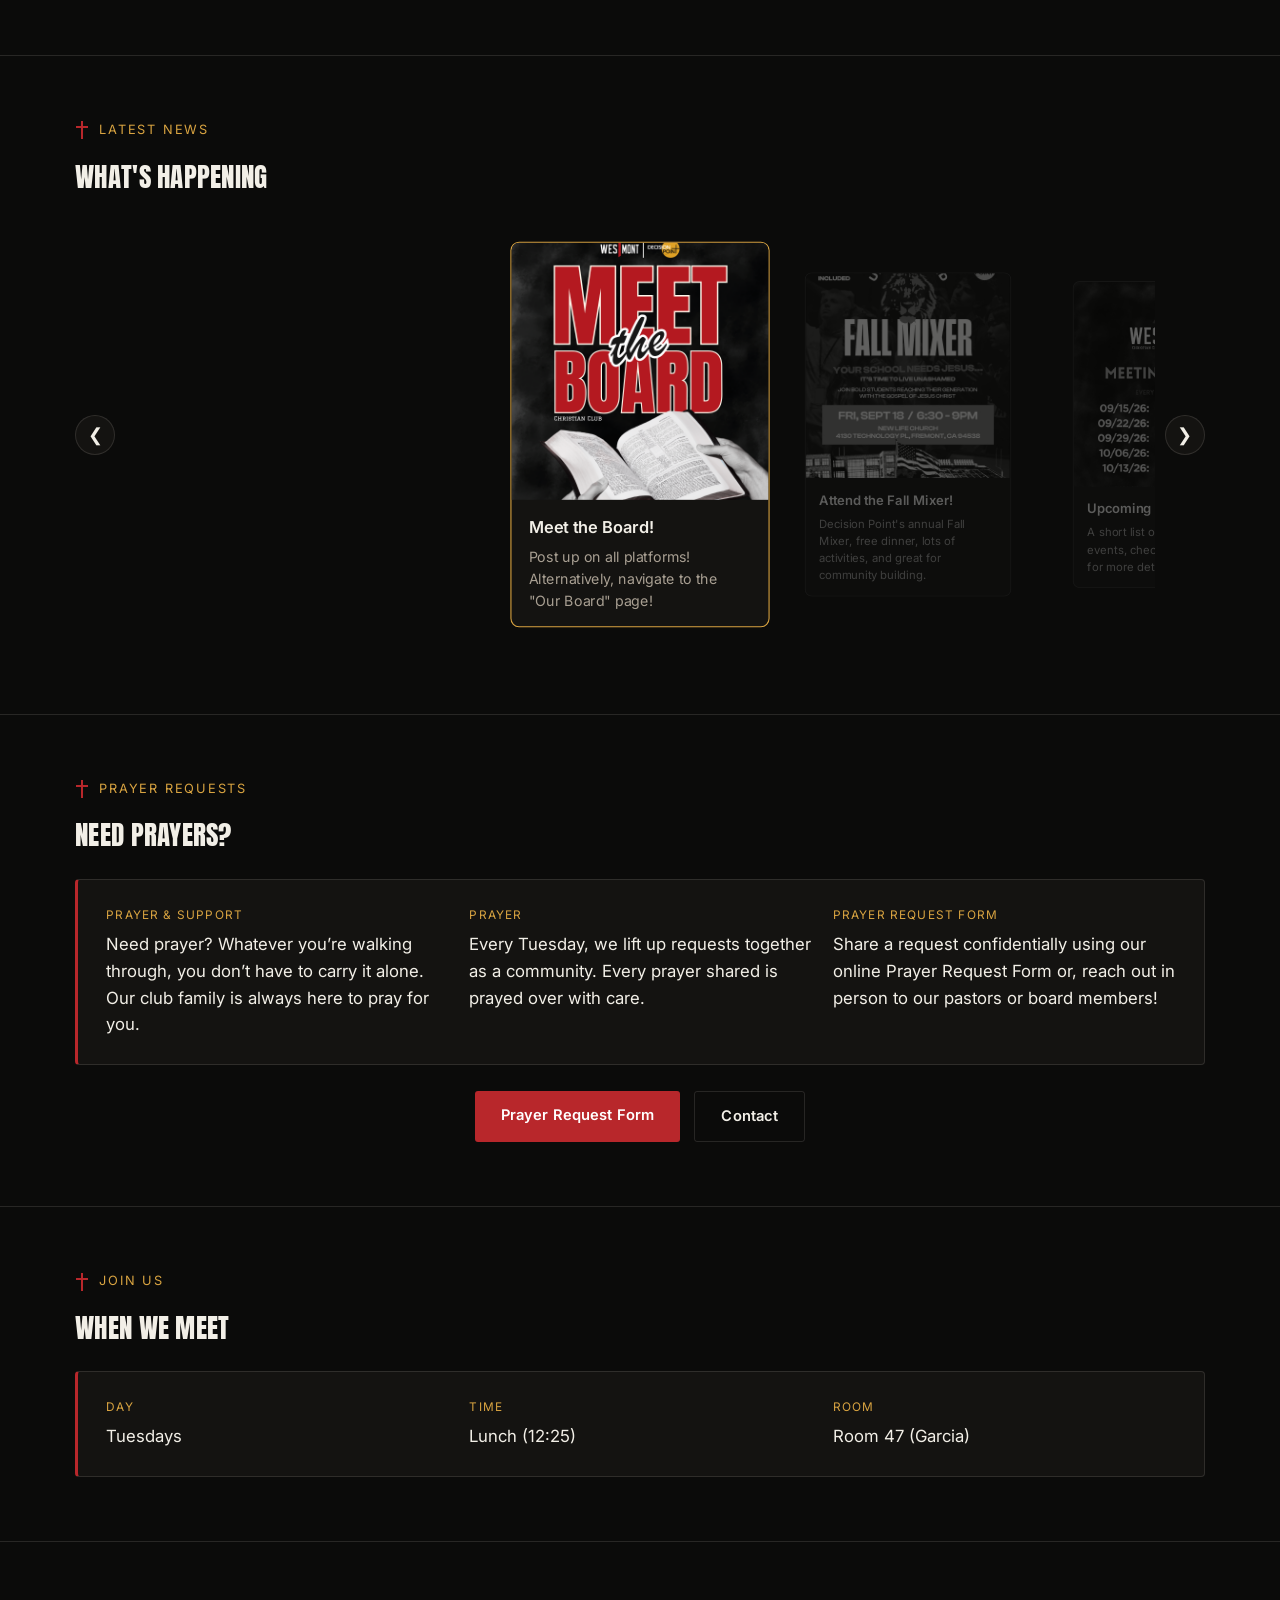
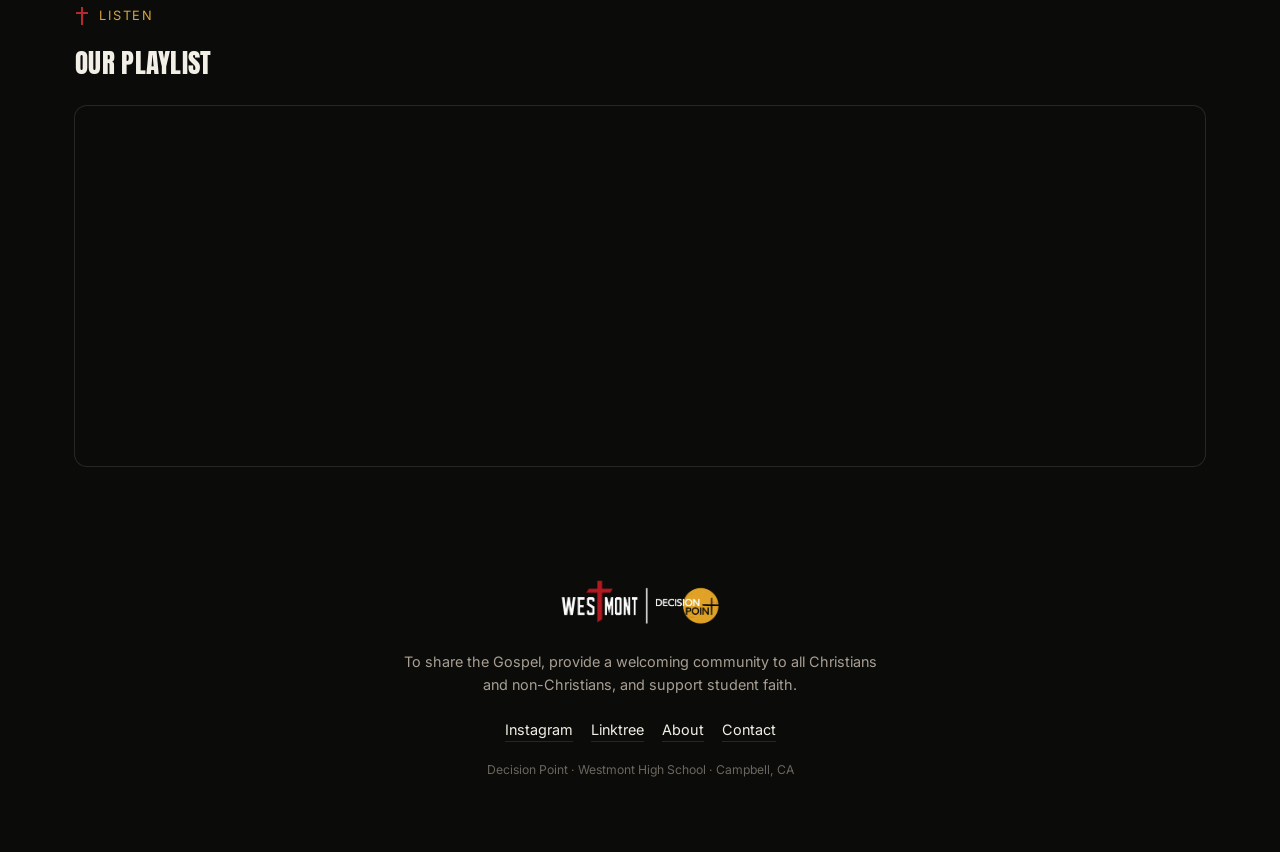
==== commit c9eaaa88: "Update index.html" ====
--- a/index.html
+++ b/index.html
@@ -58,14 +58,15 @@
     <div class="hero-image-col hero-anim d3">
       <div class="auto-carousel">
         <div class="auto-carousel-track">
-          <div class="auto-carousel-slide"><img src="assets/hero/11.JPG" alt="Unashamed Fall Mixer"></div>
-          <div class="auto-carousel-slide"><img src="assets/hero/12.JPG" alt="Meet the Board"></div>
-          <div class="auto-carousel-slide"><img src="assets/hero/13.JPG" alt="Unashamed Fall Mixer"></div>
-          <div class="auto-carousel-slide"><img src="assets/hero/14.jpg" alt="Meet the Board"></div>
-          <div class="auto-carousel-slide"><img src="assets/hero/15.jpg" alt="Unashamed Fall Mixer"></div>
-          <div class="auto-carousel-slide"><img src="assets/hero/16.jpg" alt="Meet the Board"></div>
-          <div class="auto-carousel-slide"><img src="assets/hero/17.jpg" alt="Unashamed Fall Mixer"></div>
-          <div class="auto-carousel-slide"><img src="assets/hero/18.jpg" alt="Meet the Board"></div>
+          <div class="auto-carousel-slide"><img src="assets/hero/19.JPG" alt="Unashamed Fall Mixer"></div>
+          <div class="auto-carousel-slide"><img src="assets/hero/18.JPG" alt="Unashamed Fall Mixer"></div>
+          <div class="auto-carousel-slide"><img src="assets/hero/17.JPG" alt="Meet the Board"></div>
+          <div class="auto-carousel-slide"><img src="assets/hero/16.JPG" alt="Unashamed Fall Mixer"></div>
+          <div class="auto-carousel-slide"><img src="assets/hero/15.JPG" alt="Meet the Board"></div>
+          <div class="auto-carousel-slide"><img src="assets/hero/14.JPG" alt="Unashamed Fall Mixer"></div>
+          <div class="auto-carousel-slide"><img src="assets/hero/13.JPG" alt="Meet the Board"></div>
+          <div class="auto-carousel-slide"><img src="assets/hero/12.JPG" alt="Unashamed Fall Mixer"></div>
+          <div class="auto-carousel-slide"><img src="assets/hero/11.JPG" alt="Meet the Board"></div>
         </div>
       </div>
     </div>
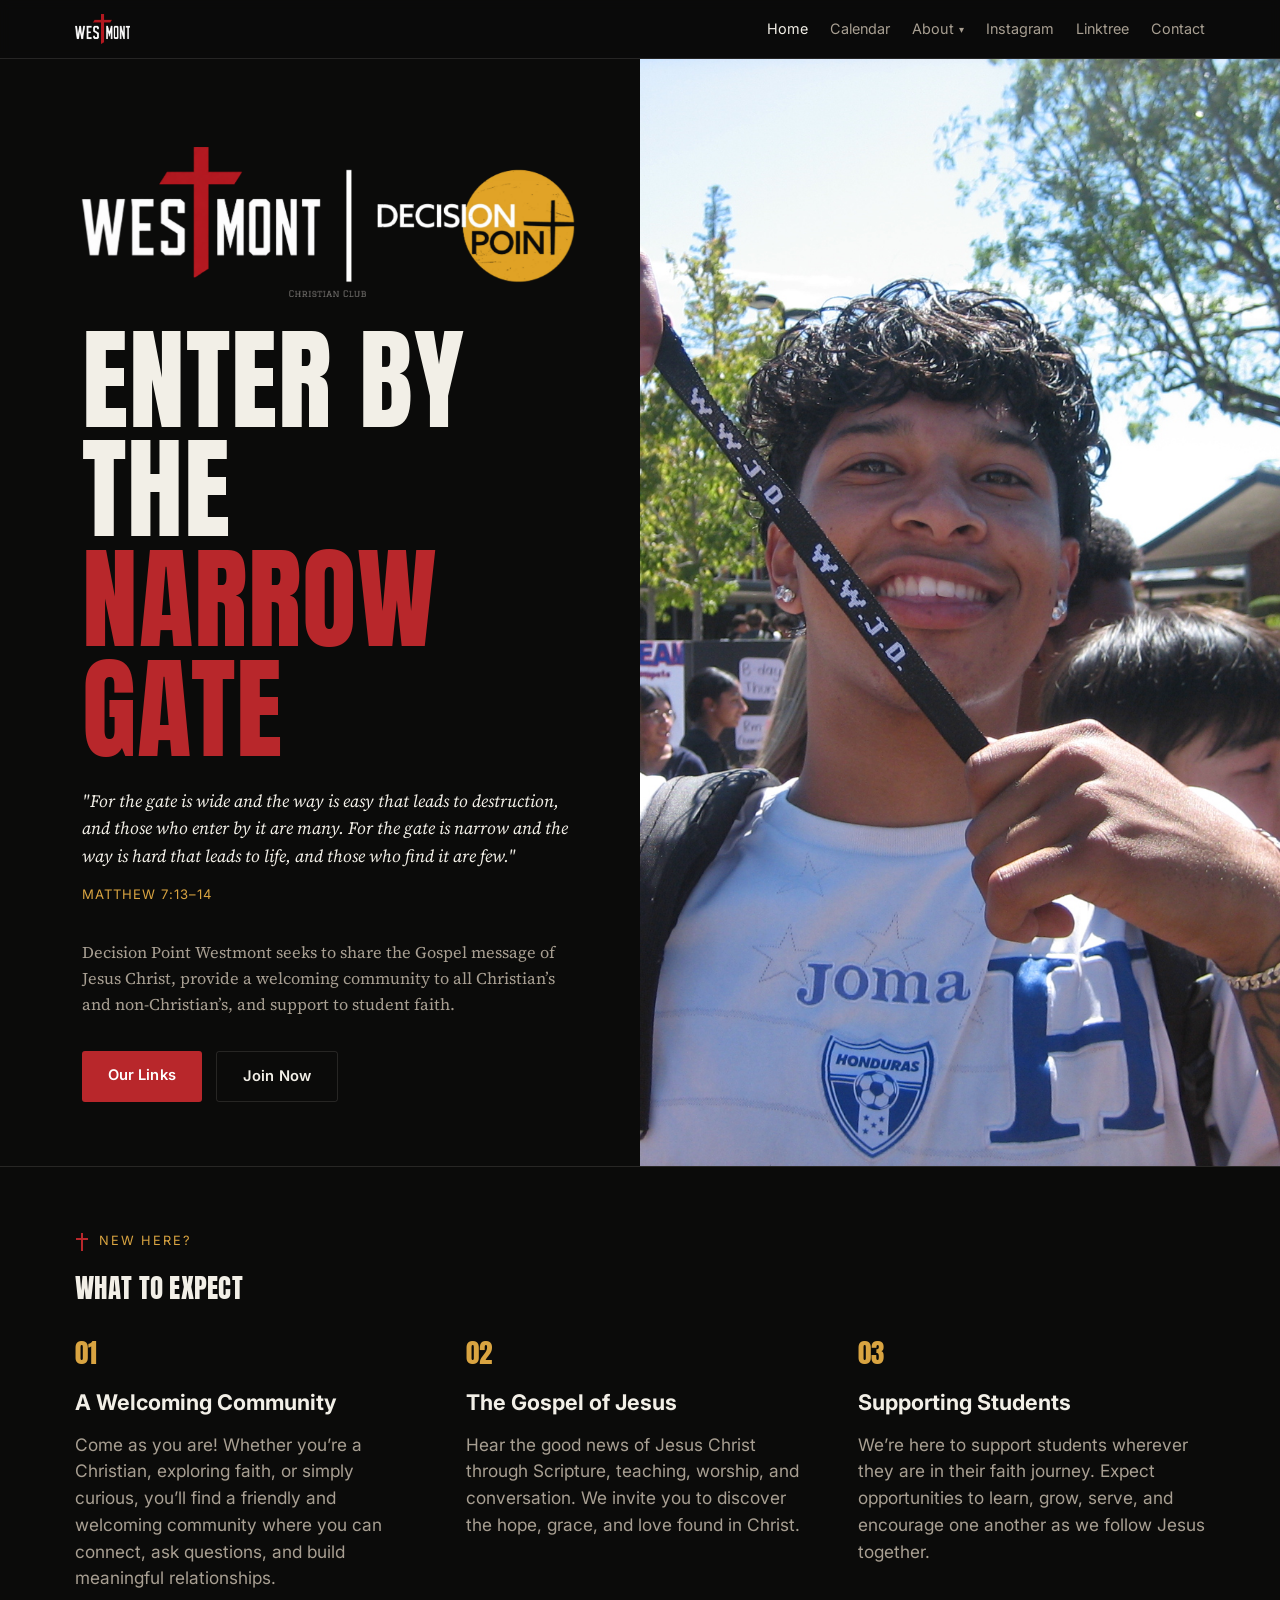
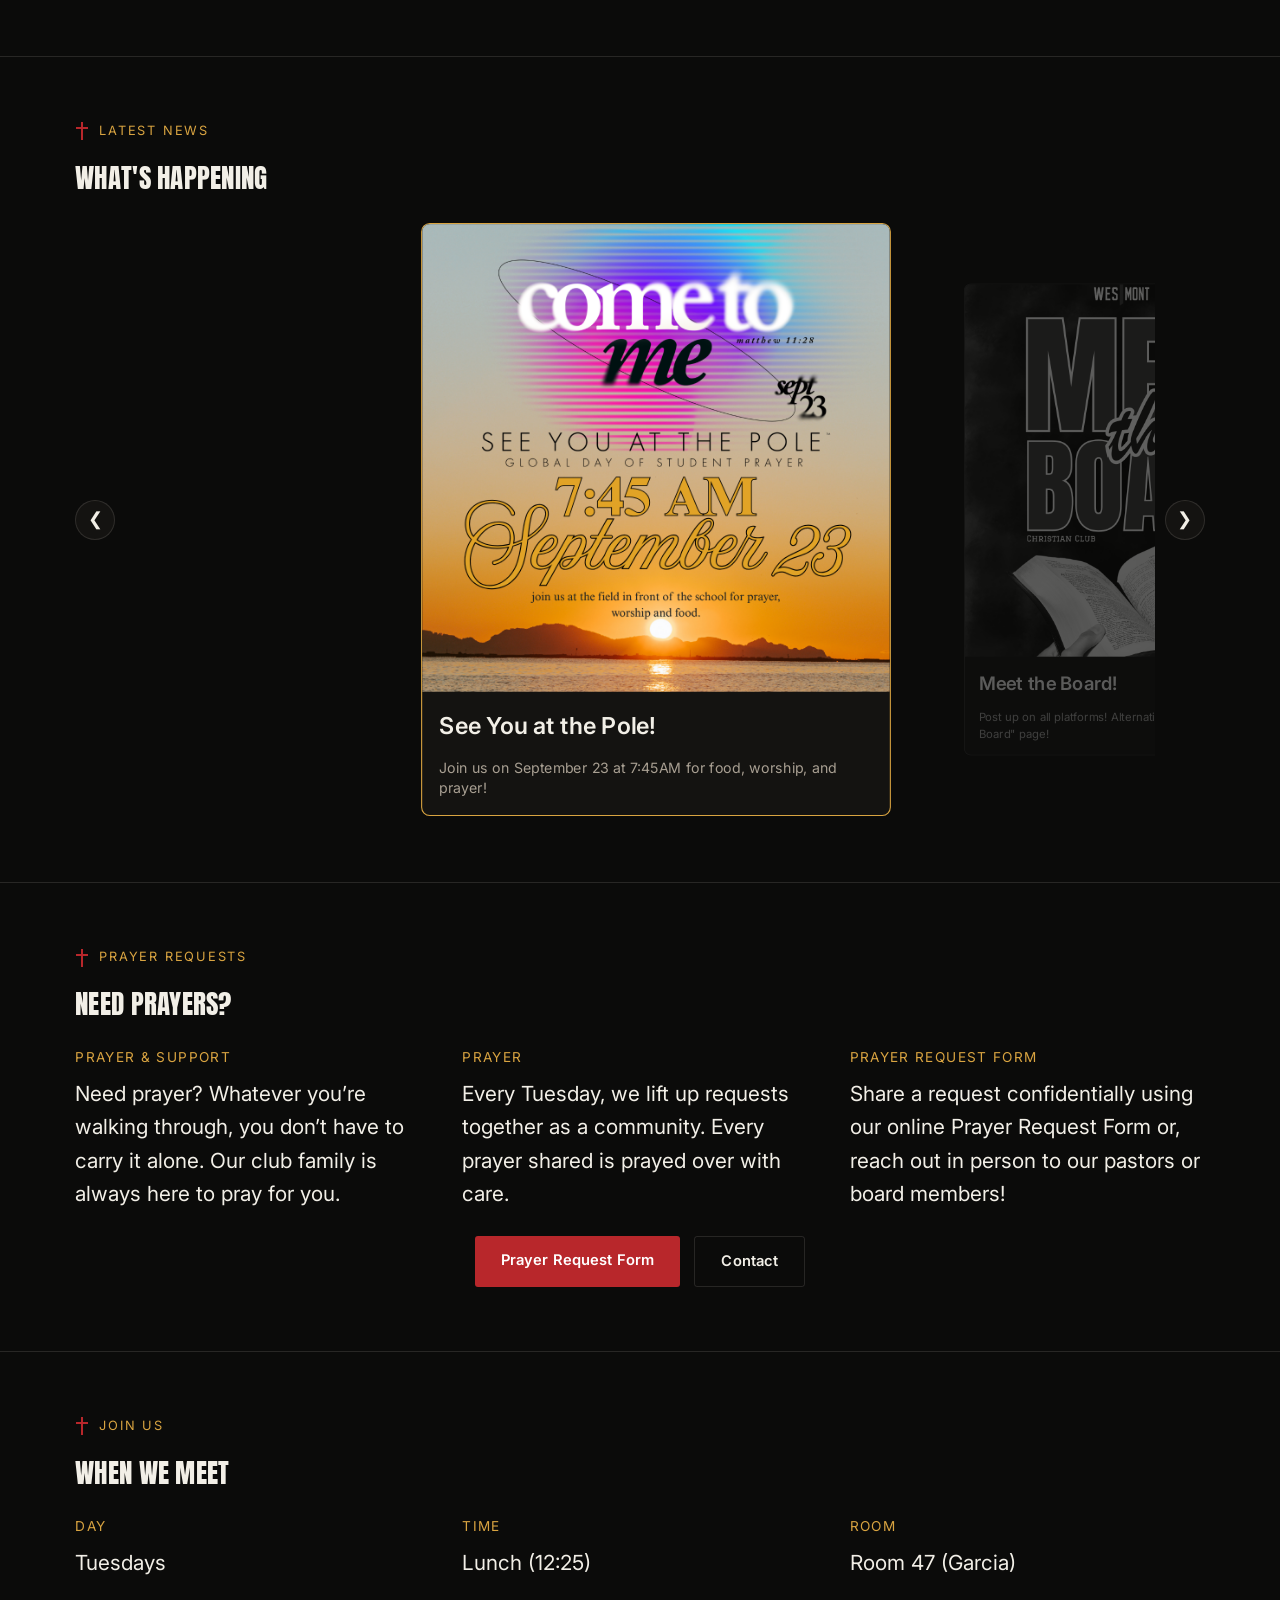
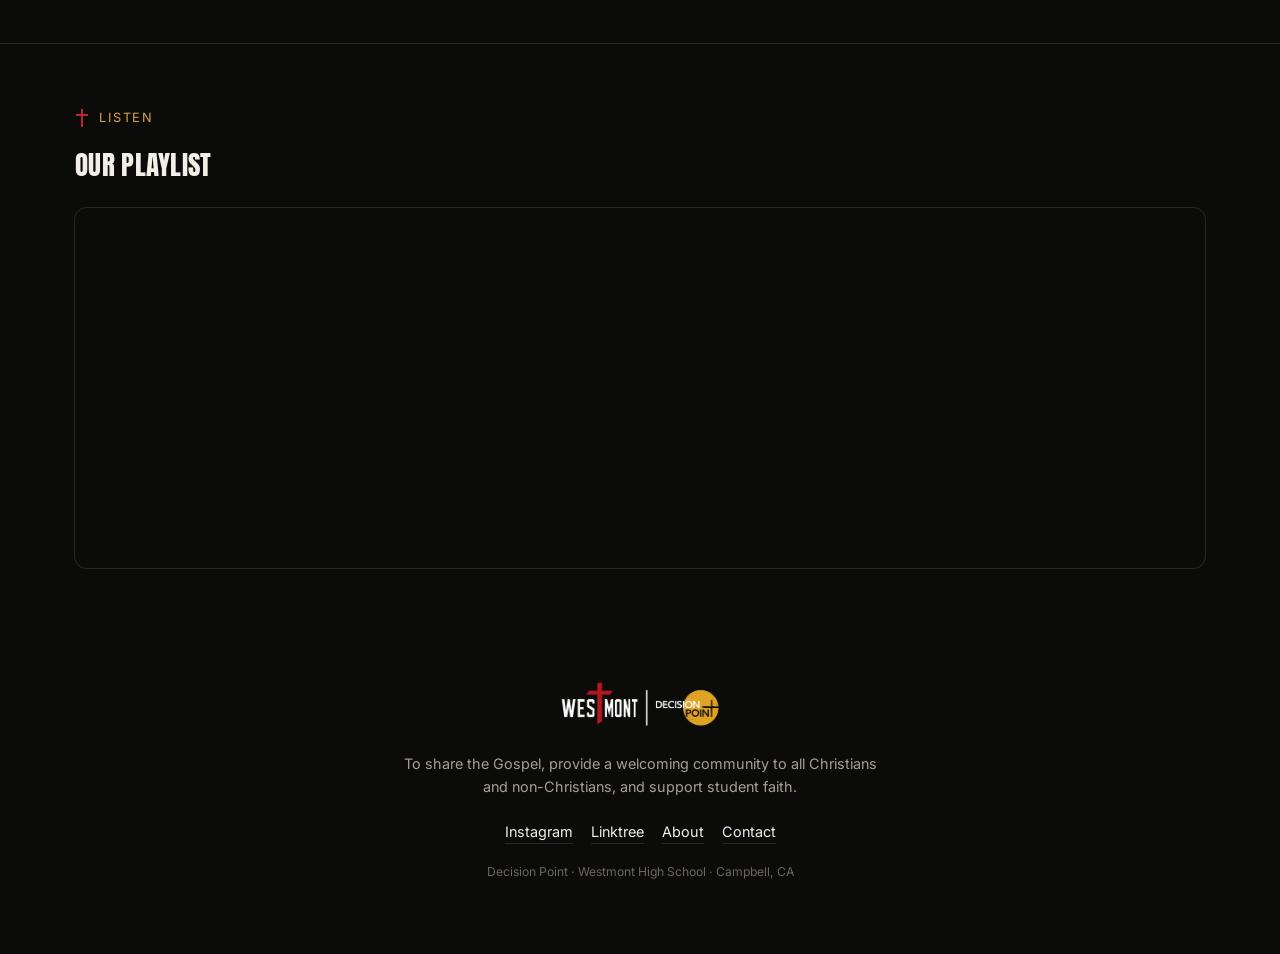
==== commit f48995ff: "Update index.html" ====
--- a/index.html
+++ b/index.html
@@ -33,7 +33,7 @@
           <a href="verses.html">Verses</a>
         </div>
       </li>
-      <li><a href="https://www.instagram.com/westmont.dp/" target="_blank" rel="noopener">Instagram</a></li>
+      <li><a href="https://www.instagram.com/whs.dp.christian/" target="_blank" rel="noopener">Instagram</a></li>
       <li><a href="https://linktr.ee/westmontdp" target="_blank" rel="noopener">Linktree</a></li>
       <li><a href="contact.html">Contact</a></li>
     </ul>
@@ -105,6 +105,15 @@
       <button class="news-btn prev" type="button" aria-label="Previous">&#10094;</button>
       <div class="news-viewport">
         <div class="news-track">
+
+          <div class="news-card">
+            <img src="assets/carousel/4.png" alt="Team photo placeholder">
+            <div class="news-caption">
+              <h3>See You at the Pole!</h3>
+              <p>Join us on September 23 at 7:45AM for food, worship, and prayer!</p>
+            </div>
+          </div>
+          
           <div class="news-card">
             <img src="assets/carousel/meetboard.png" alt="Team photo placeholder">
             <div class="news-caption">
@@ -209,7 +218,7 @@
     <img src="assets/logo-horizontal.png" alt="Decision Point" style="height:56px;margin:0 auto 20px;">
     <p class="mission">To share the Gospel, provide a welcoming community to all Christians and non-Christians, and support student faith.</p>
     <div class="social">
-      <a href="https://www.instagram.com/westmont.dp/" target="_blank" rel="noopener">Instagram</a>
+      <a href="https://www.instagram.com/whs.dp.christian/" target="_blank" rel="noopener">Instagram</a>
       <a href="https://linktr.ee/westmontdp" target="_blank" rel="noopener">Linktree</a>
       <a href="board.html">About</a>
       <a href="contact.html">Contact</a>
--- a/style.css
+++ b/style.css
@@ -16,7 +16,7 @@
 }
 
 *{ box-sizing: border-box; }
-html{ scroll-behavior: smooth; }
+html{ scroll-behavior: smooth; overflow-x: hidden; width: 100%; }
 body{
   margin:0;
   background: var(--bg);
@@ -24,6 +24,8 @@
   font-family: var(--serif);
   line-height: 1.6;
   -webkit-font-smoothing: antialiased;
+  overflow-x: hidden;
+  max-width: 100vw;
 }
 
 a{ color: inherit; }
@@ -253,7 +255,7 @@
   align-items:center;
 }
 .hero-content-col{ grid-area: content; }
-.hero-image-col{ grid-area: image; }
+.hero-image-col{ grid-area: image; position: relative; }
 .hero-content-inner{
   width: 92%;
   max-width: 1600px;
@@ -267,8 +269,9 @@
   display:block;
 }
 @media (min-width: 900px){
-  .hero{ padding: 0; }
+  .hero{ padding: 0; min-height: calc(100vh - 59px); }
   .hero-grid{
+    height: 100%;
     grid-template-columns: 1fr 1fr;
     grid-template-areas: "content image";
     gap: 0;
@@ -281,7 +284,6 @@
   .hero-content-inner .verse{ font-size: 1rem; max-width:none; margin-left:0; margin-right:0; }
   .hero-content-inner .mission{ font-size: 0.98rem; max-width:none; margin-left:0; margin-right:0; }
   .hero-content-inner .cta-row{ justify-content: flex-start; }
-  .hero-image-col img{ height: 100%; aspect-ratio: auto; }
 }
 .hero img.logo{
   height: auto;
@@ -369,57 +371,50 @@
 .expect-grid{
   display:grid;
   grid-template-columns: repeat(3, 1fr);
-  gap: 22px;
+  gap: 44px;
   margin-top: 8px;
 }
 .expect-card{
-  background: var(--bg-panel);
-  border: 1px solid var(--line);
-  border-radius: 4px;
-  padding: 22px 20px;
+  padding: 0;
 }
 .expect-card .num{
   font-family: var(--display);
   color: var(--gold);
-  font-size: 1.3rem;
+  font-size: 1.7rem;
   margin-bottom: 10px;
   display:block;
 }
 .expect-card h3{
   font-family: var(--ui);
-  font-size: 1rem;
-  margin: 0 0 8px;
+  font-size: 1.35rem;
+  margin: 0 0 12px;
   color: var(--fg);
 }
 .expect-card p{
   font-family: var(--ui);
-  font-size: 0.92rem;
+  font-size: 1.08rem;
   color: var(--muted);
   margin:0;
   line-height:1.55;
 }
 
 .meet-card{
-  background: var(--bg-panel);
-  border: 1px solid var(--line);
-  border-left: 3px solid var(--red);
-  border-radius: 4px;
-  padding: 26px 28px;
+  padding: 0;
   display:grid;
   grid-template-columns: repeat(3, 1fr);
-  gap: 20px;
+  gap: 32px;
 }
 .meet-item .label{
   font-family: var(--ui);
-  font-size: 0.74rem;
+  font-size: 0.85rem;
   text-transform: uppercase;
   letter-spacing: 0.1em;
   color: var(--gold);
-  margin-bottom: 6px;
+  margin-bottom: 8px;
 }
 .meet-item .value{
   font-family: var(--ui);
-  font-size: 1.05rem;
+  font-size: 1.3rem;
   color: var(--fg);
 }
 .meet-note{
@@ -557,7 +552,7 @@
   section.block{ padding: 44px 0; }
   .block h2{ font-size: 1.4rem; }
   .expect-card, .board-card, .about-card{ padding: 20px 18px; }
-  .meet-card{ padding: 20px 22px; }
+  .meet-card{ padding: 0; }
   .faith-summary{ padding: 14px 18px; font-size: 0.95rem; }
   .faith-panel .body{ padding: 0 18px 16px; font-size: 0.92rem; }
   .verse-item p{ font-size: 0.92rem; }
@@ -727,13 +722,23 @@
   aspect-ratio: 4 / 5;
 }
 @media (min-width: 900px){
+  .hero-image-col{ overflow: hidden; }
+  .hero-image-col .auto-carousel{
+    position: absolute;
+    inset: 0;
+    height: auto;
+  }
+  .hero-image-col .auto-carousel-track{
+    height: 100%;
+  }
+  .hero-image-col .auto-carousel-slide{
+    height: 100%;
+    width: 100%;
+  }
   .hero-image-col .auto-carousel-slide img{
     height: 100%;
+    width: 100%;
     aspect-ratio: auto;
-  }
-  .hero-image-col .auto-carousel-track,
-  .hero-image-col .auto-carousel-slide{
-    height: 100%;
   }
 }
 
@@ -757,8 +762,8 @@
 }
 .news-card{
   flex: none;
-  width: 240px;
-  margin: 0 14px;
+  width: clamp(320px, 34vw, 540px);
+  margin: 0 30px;
   border-radius: 8px;
   overflow: hidden;
   background: var(--bg-panel);
@@ -787,9 +792,9 @@
 .news-caption h3{
   font-family: var(--ui);
   font-weight:600;
-  font-size: 0.95rem;
-  color: var(--fg);
-  margin: 0 0 6px;
+  font-size: 1.35rem;
+  color: var(--fg);
+  margin: 0 0 12px;
 }
 .news-caption p{
   font-family: var(--ui);
@@ -924,11 +929,9 @@
   color: var(--gold);
   box-shadow: 0 4px 18px rgba(217,164,65,0.18);
 }
-.expect-card{ transition: border-color 0.2s ease, transform 0.2s ease, box-shadow 0.2s ease; }
+.expect-card{ transition: transform 0.2s ease; }
 .expect-card:hover{
-  border-color: var(--gold);
   transform: translateY(-4px);
-  box-shadow: 0 10px 24px rgba(0,0,0,0.35);
 }
 .board-card{ transition: opacity 0.55s cubic-bezier(0.16,0.84,0.44,1), transform 0.55s cubic-bezier(0.16,0.84,0.44,1), border-color 0.2s ease, box-shadow 0.2s ease; }
 .board-card:hover{
